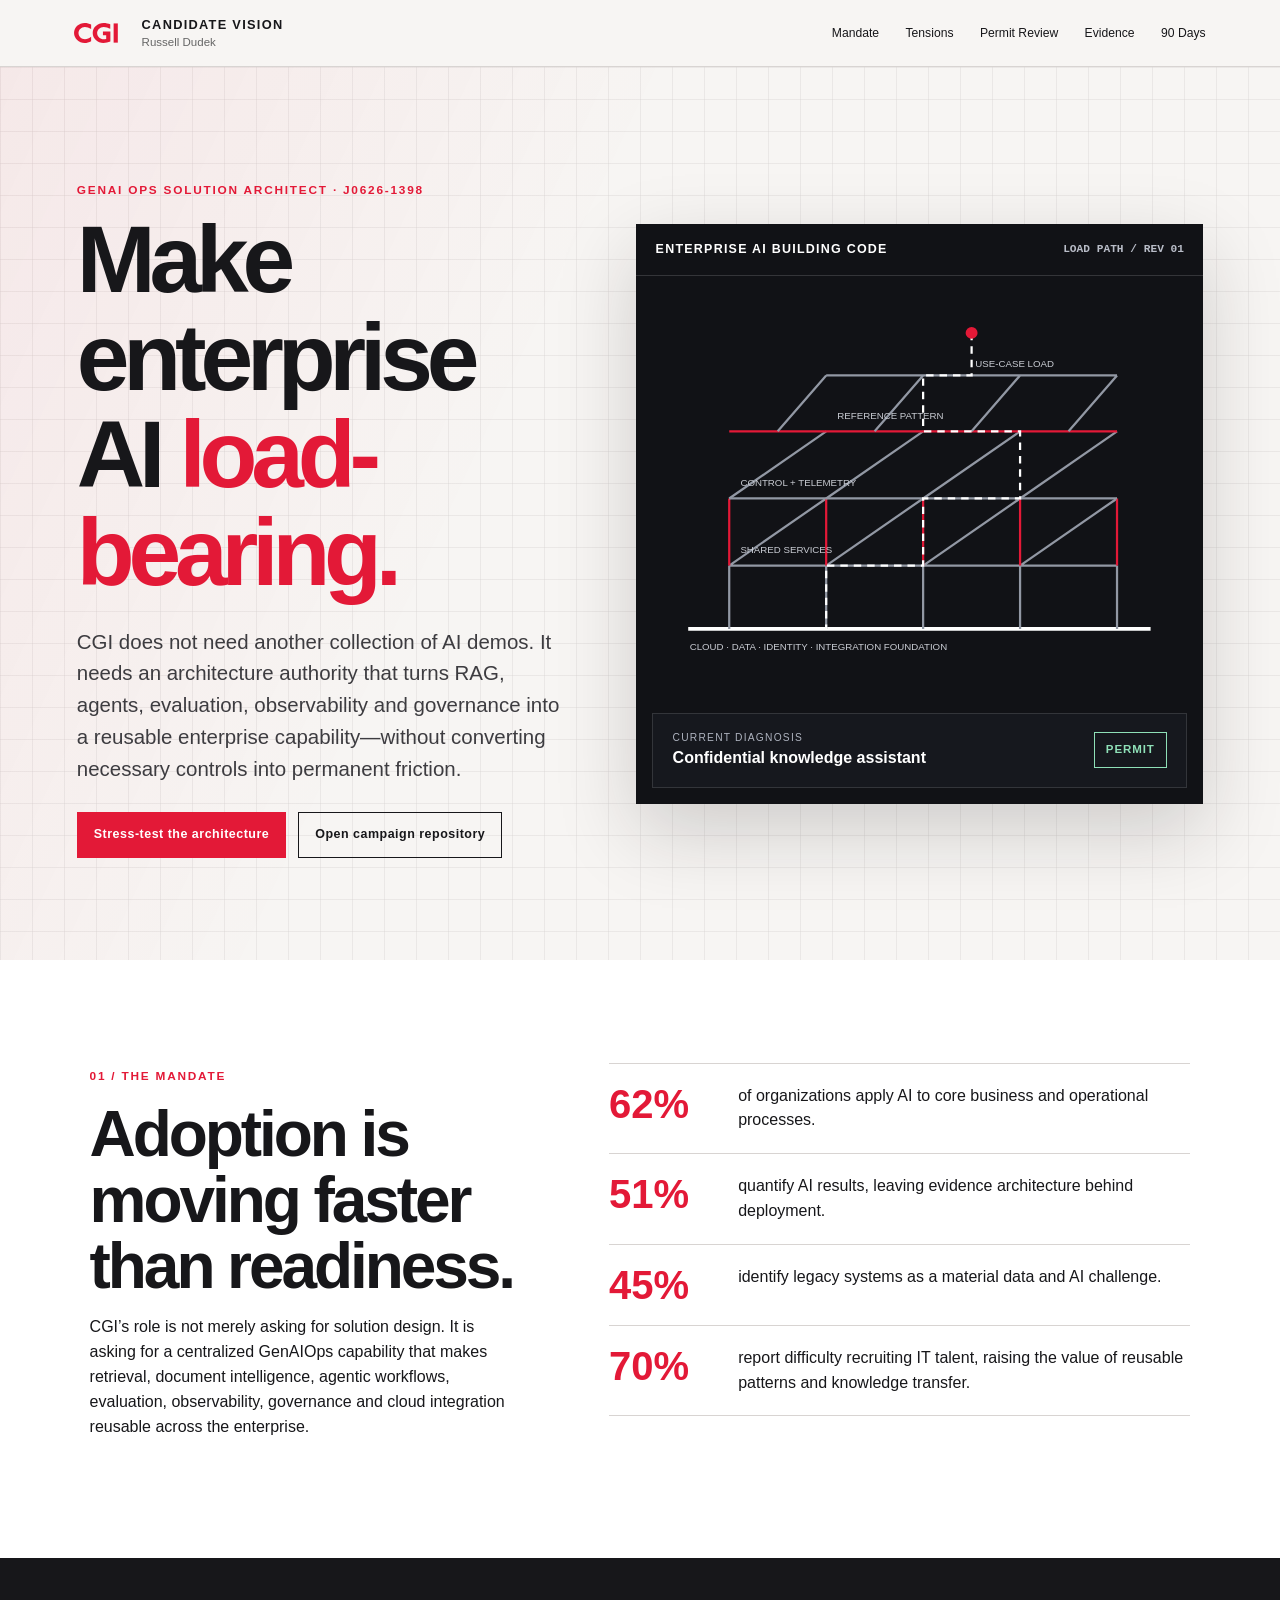
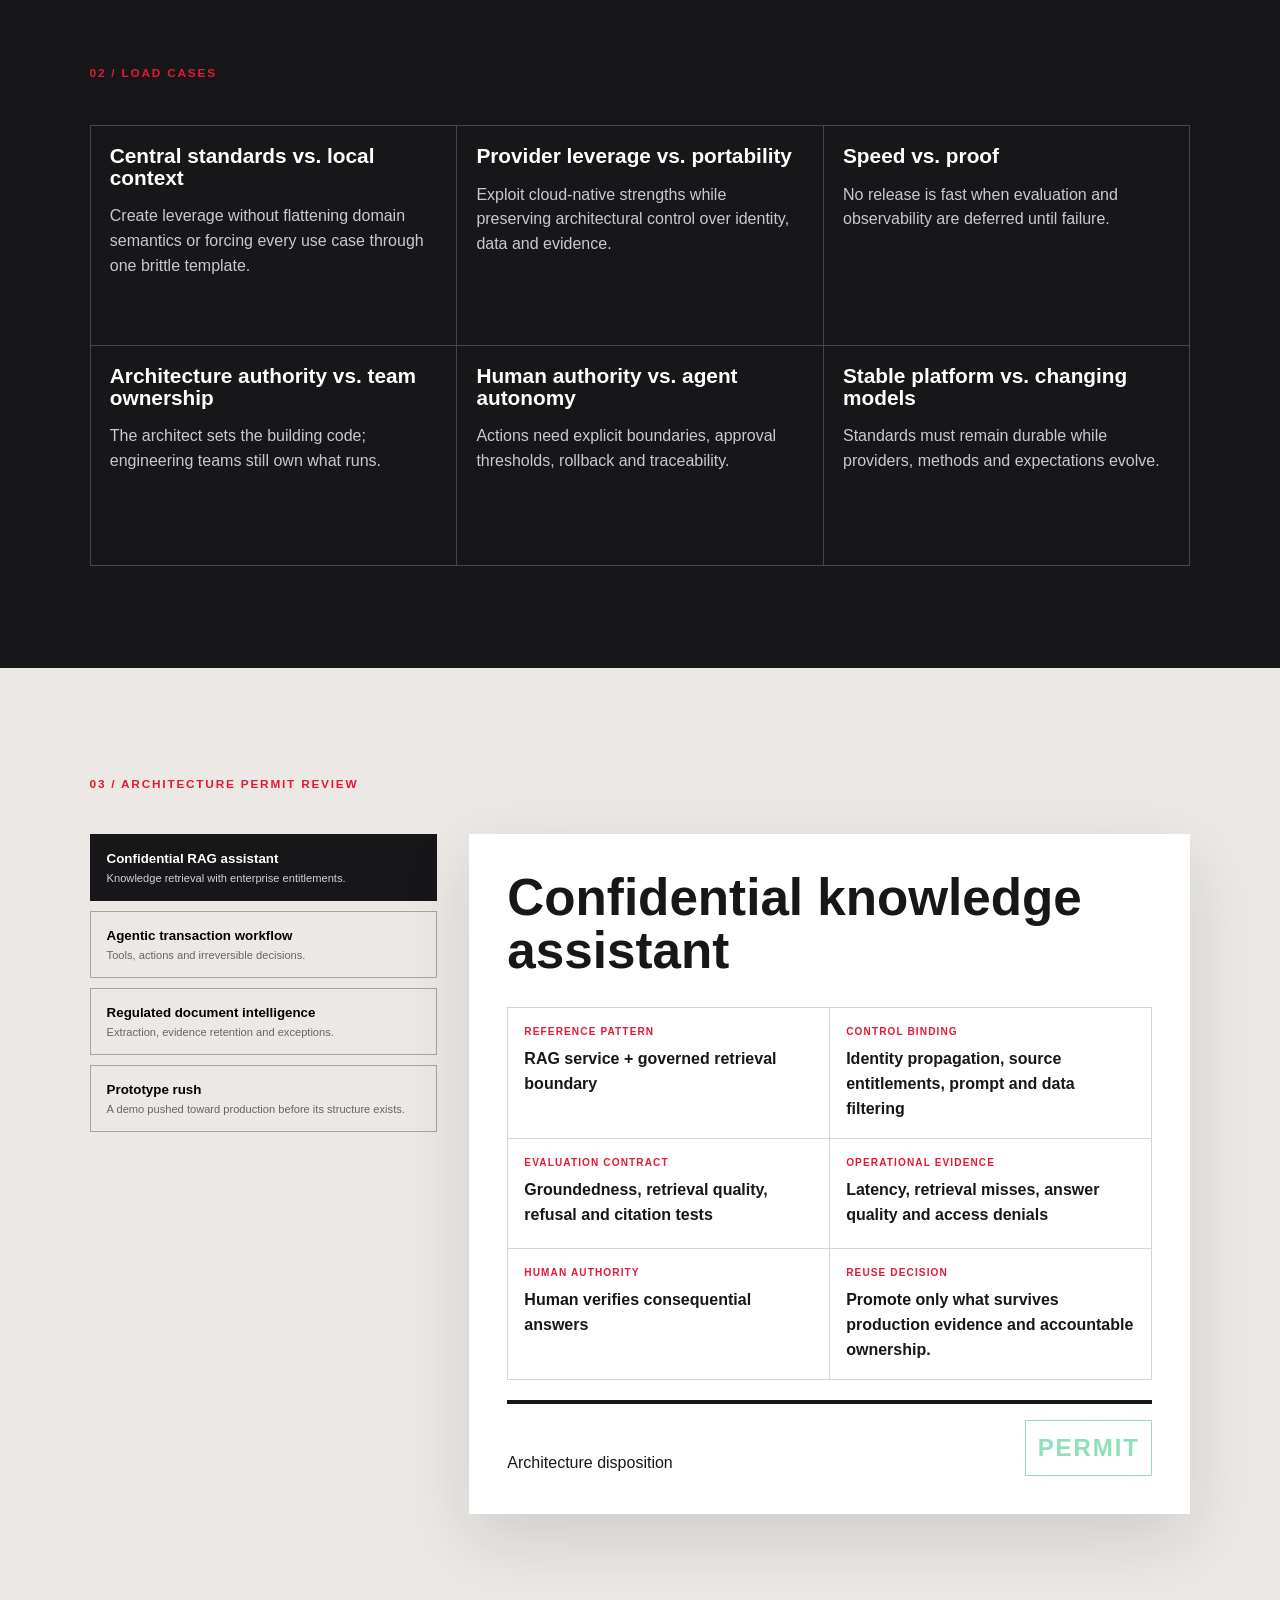
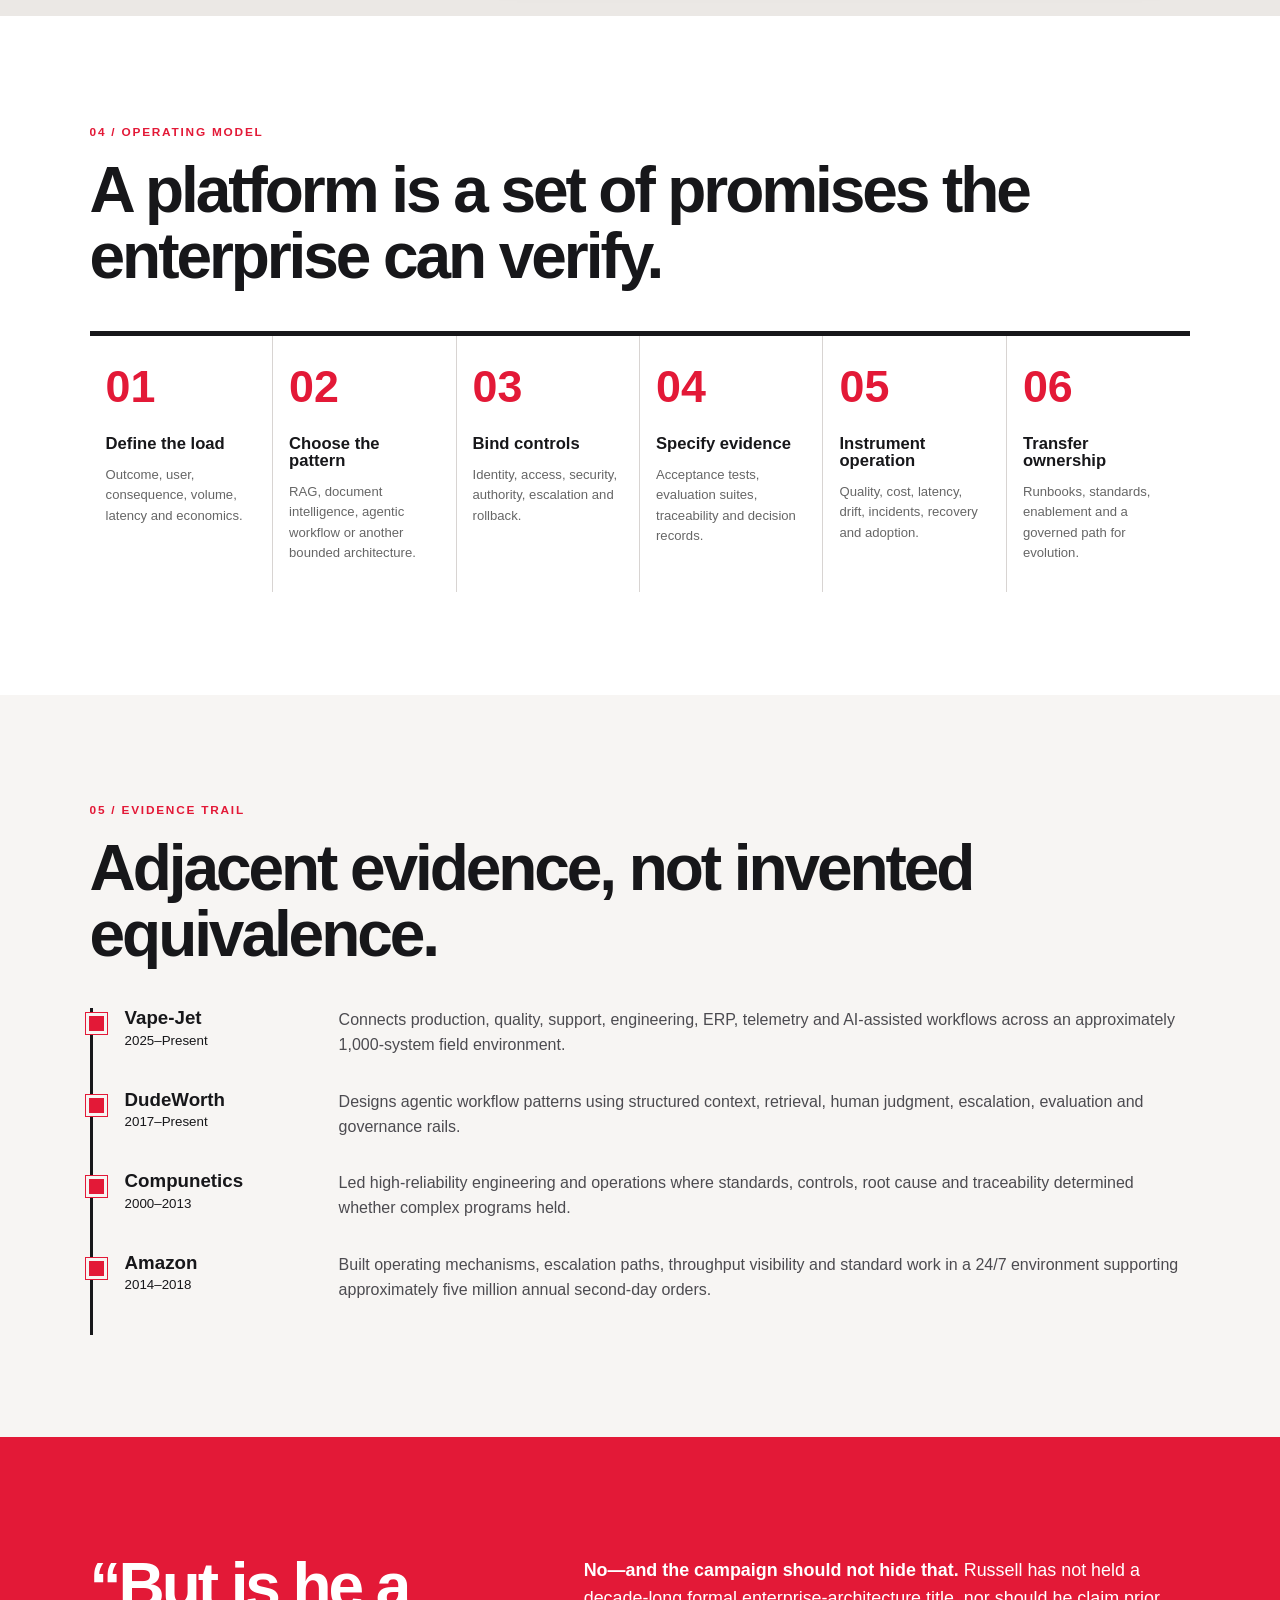
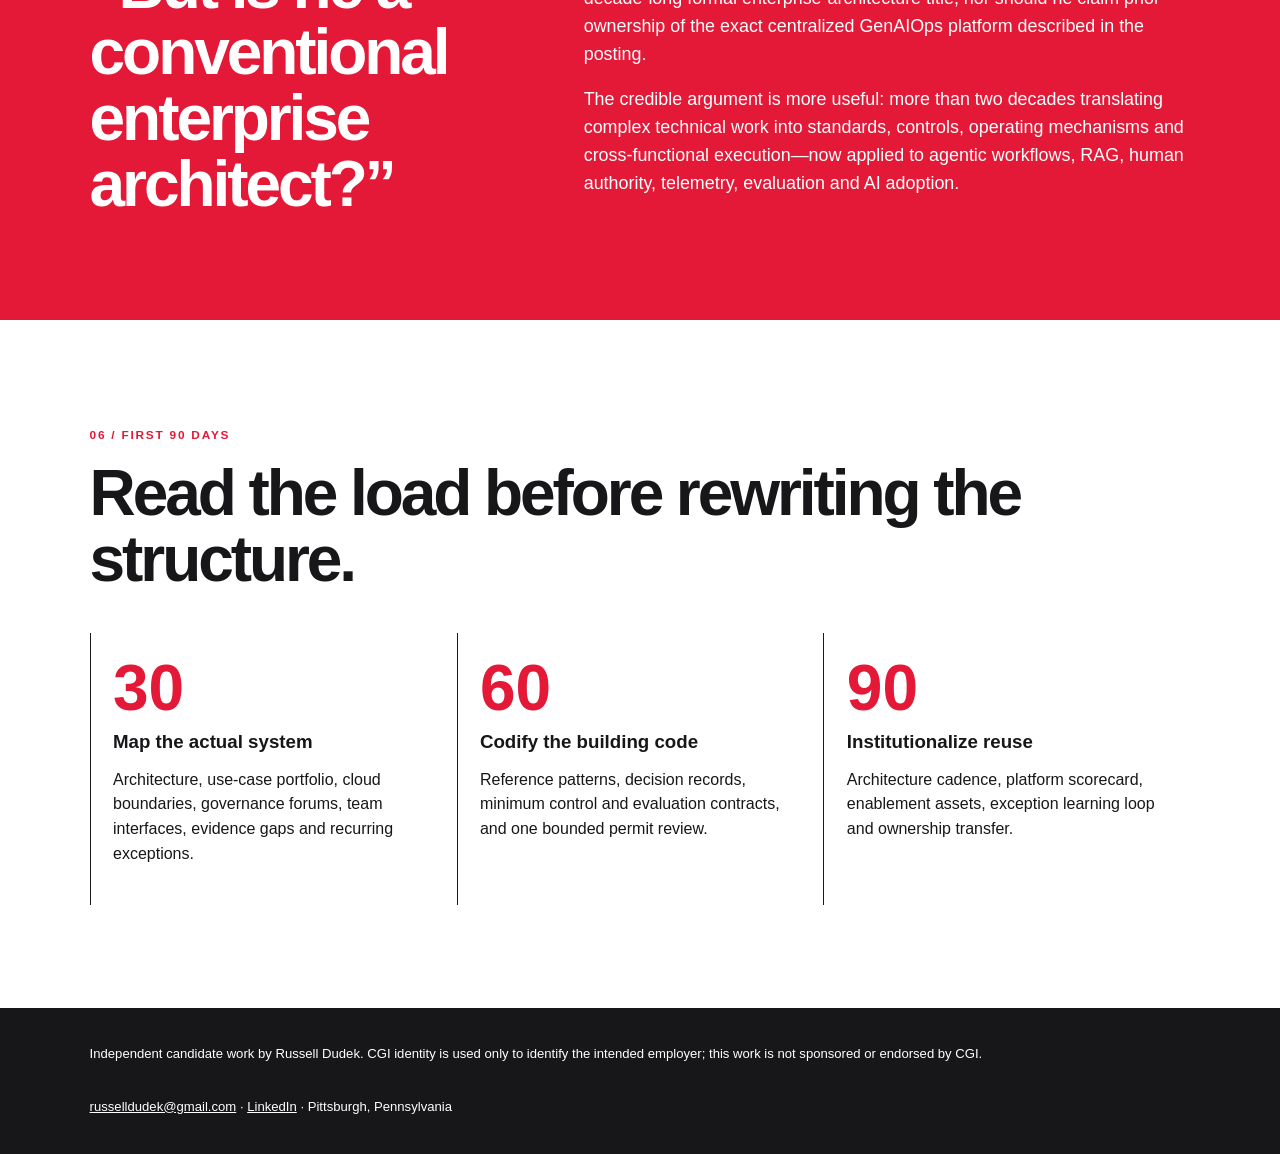
==== index.html @ 8ad1d878 "Publish CGI candidate campaign homepage" ====
<!doctype html>
<html lang="en">
<head>
<meta charset="utf-8">
<meta name="viewport" content="width=device-width,initial-scale=1">
<meta name="description" content="Independent candidate vision for CGI’s GenAI Ops Solution Architect role by Russell Dudek.">
<title>CGI GenAI Ops Solution Architect | Russell Dudek</title>
<style>
:root{--red:#e31937;--ink:#17171a;--paper:#f7f5f3;--line:#d8d4d2;--blue:#315c72;--green:#35745b;--amber:#c6872d;--hold:#a72235;--sans:Arial,Helvetica,sans-serif}*{box-sizing:border-box}html{scroll-behavior:smooth}body{margin:0;background:var(--paper);color:var(--ink);font-family:var(--sans);line-height:1.55}a{color:inherit}.skip{position:absolute;left:-9999px}.skip:focus{left:1rem;top:1rem;background:#fff;padding:.7rem 1rem;z-index:100}.site-header{position:sticky;top:0;z-index:20;display:flex;align-items:center;justify-content:space-between;gap:1rem;padding:.75rem clamp(1rem,5vw,5rem);background:rgba(247,245,243,.96);border-bottom:1px solid var(--line);backdrop-filter:blur(12px)}.brand{display:flex;align-items:center;gap:.85rem;text-decoration:none}.brand img{width:64px;height:42px;object-fit:contain}.brand span{display:grid;line-height:1.1}.brand b{font-size:.8rem;letter-spacing:.1em;text-transform:uppercase}.brand small{font-size:.72rem;color:#666;margin-top:.25rem}.nav{display:flex;gap:.35rem;flex-wrap:wrap;justify-content:flex-end}.nav a{text-decoration:none;font-size:.76rem;padding:.45rem .65rem;border-radius:999px}.nav a:hover,.nav a:focus{background:#fff;box-shadow:0 0 0 1px var(--line)}.hero{min-height:calc(100vh - 68px);display:grid;grid-template-columns:minmax(0,.92fr) minmax(440px,1.08fr);gap:clamp(2rem,6vw,7rem);align-items:center;padding:clamp(3rem,8vw,8rem) clamp(1.2rem,6vw,7rem);background:linear-gradient(115deg,rgba(227,25,55,.06),transparent 40%),linear-gradient(#d8d4d266 1px,transparent 1px),linear-gradient(90deg,#d8d4d266 1px,transparent 1px);background-size:auto,32px 32px,32px 32px}.eyebrow,.section-label{font-weight:700;font-size:.74rem;letter-spacing:.15em;text-transform:uppercase;color:var(--red)}h1,h2,h3{line-height:1.03;margin:0}h1{font-size:clamp(3.6rem,7.4vw,8rem);letter-spacing:-.065em}h1 em{font-style:normal;color:var(--red)}.lede{font-size:clamp(1.08rem,1.6vw,1.42rem);max-width:680px;color:#3d3c40;margin:1.5rem 0}.actions{display:flex;gap:.75rem;flex-wrap:wrap;margin-top:1.7rem}.button{display:inline-flex;align-items:center;justify-content:center;text-decoration:none;border:1px solid var(--ink);padding:.78rem 1rem;font-weight:700;font-size:.78rem;letter-spacing:.04em;background:transparent}.button.primary{background:var(--red);color:#fff;border-color:var(--red)}.button:hover,.button:focus{transform:translateY(-2px);box-shadow:0 10px 22px rgba(23,23,26,.12)}.frame{background:#111216;color:#fff;min-height:580px;box-shadow:0 28px 75px rgba(26,22,23,.18);position:relative;overflow:hidden}.frame-head,.frame-readout{display:flex;justify-content:space-between;align-items:center;gap:1rem;padding:1rem 1.2rem;border-bottom:1px solid #ffffff26}.frame-head strong{font-size:.78rem;letter-spacing:.1em;text-transform:uppercase}.frame-head span{font:700 .7rem ui-monospace,monospace;color:#b9bdc8}.blueprint{display:block;width:100%;height:430px}.member{stroke:#9298a4;stroke-width:3;transition:.25s}.member.control{stroke:var(--red)}.foundation{stroke:#fff;stroke-width:5}.load{stroke:#fff;stroke-width:3;stroke-dasharray:10 8;animation:flow 2.7s linear infinite}.node{fill:var(--red)}.frame.stress-eval [data-member=evaluation],.frame.stress-authority [data-member=authority],.frame.stress-observe [data-member=observability],.frame.stress-identity [data-member=identity]{stroke:#ff6c81;stroke-width:8}.frame.stress-hold .load{stroke:#ff6c81}.frame-readout{position:absolute;left:1rem;right:1rem;bottom:1rem;background:#17191fe8;border:1px solid #ffffff20}.frame-readout small{display:block;font-size:.64rem;letter-spacing:.12em;text-transform:uppercase;color:#aeb3bf}.permit{padding:.5rem .7rem;border:1px solid currentColor;color:#8fe0b8;font-weight:700;font-size:.72rem;letter-spacing:.08em}.permit.conditional{color:#ffd48a}.permit.hold{color:#ff8898}@keyframes flow{to{stroke-dashoffset:-36}}section{padding:clamp(4rem,8vw,8rem) clamp(1.2rem,7vw,8rem)}section h2{font-size:clamp(2.6rem,5vw,5.4rem);letter-spacing:-.048em;margin-top:.9rem}.pressure{background:#fff;display:grid;grid-template-columns:.85fr 1.15fr;gap:clamp(2rem,7vw,8rem)}.stats{border-top:1px solid var(--line)}.stat{display:grid;grid-template-columns:110px 1fr;gap:1.2rem;padding:1.25rem 0;border-bottom:1px solid var(--line)}.stat b{font-size:2.5rem;color:var(--red);line-height:1}.stat p{margin:0}.tensions{background:var(--ink);color:#fff}.tension-grid{display:grid;grid-template-columns:repeat(3,1fr);margin-top:2.5rem;border-top:1px solid #ffffff35;border-left:1px solid #ffffff35}.tension{min-height:220px;padding:1.2rem;border-right:1px solid #ffffff35;border-bottom:1px solid #ffffff35}.tension h3{font-size:1.3rem}.tension p{color:#c9cad0}.lab{background:#ebe8e5}.lab-shell{display:grid;grid-template-columns:.65fr 1.35fr;gap:2rem;margin-top:2.4rem}.scenario-list{display:grid;gap:.65rem;align-content:start}.scenario{padding:1rem;text-align:left;background:transparent;border:1px solid #aaa3a0;font-weight:700;cursor:pointer}.scenario small{display:block;font-weight:400;margin-top:.35rem;color:#666}.scenario[aria-pressed=true]{background:var(--ink);color:#fff;border-color:var(--ink)}.scenario[aria-pressed=true] small{color:#d2d3d8}.board{background:#fff;box-shadow:0 25px 65px rgba(26,22,23,.13);padding:clamp(1.3rem,3vw,2.5rem)}.board h3{font-size:clamp(2rem,4vw,3.5rem)}.permit-grid{display:grid;grid-template-columns:repeat(2,1fr);border-top:1px solid var(--line);border-left:1px solid var(--line);margin-top:1.8rem}.field{padding:1rem;border-right:1px solid var(--line);border-bottom:1px solid var(--line);min-height:110px}.field small{display:block;color:var(--red);font-size:.63rem;font-weight:700;letter-spacing:.11em;text-transform:uppercase;margin-bottom:.5rem}.decision{display:flex;justify-content:space-between;gap:1rem;align-items:end;margin-top:1.3rem;padding-top:1rem;border-top:4px solid var(--ink)}.decision b{font-size:1.5rem}.model{background:#fff}.articles{display:grid;grid-template-columns:repeat(6,1fr);border-top:5px solid var(--ink);margin-top:2.6rem}.article{padding:1rem;border-right:1px solid var(--line);min-height:230px}.article:last-child{border-right:0}.article b{font-size:2.8rem;color:var(--red)}.article h3{margin:.8rem 0;font-size:1.04rem}.article p{font-size:.82rem;color:#666}.evidence-rail{margin-top:2.5rem;border-left:3px solid var(--ink);padding-left:2rem}.evidence-item{display:grid;grid-template-columns:190px 1fr;gap:1.5rem;padding:0 0 2rem;position:relative}.evidence-item:before{content:"";position:absolute;left:-2.42rem;top:.3rem;width:15px;height:15px;background:var(--red);border:3px solid var(--paper);box-shadow:0 0 0 1px var(--red)}.evidence-item p{margin:0;color:#4c4b50}.objection{background:var(--red);color:#fff;display:grid;grid-template-columns:.8fr 1.2fr;gap:clamp(2rem,7vw,8rem)}.objection p{font-size:1.12rem}.entry{background:#fff}.entry-grid{display:grid;grid-template-columns:repeat(3,1fr);margin-top:2.5rem}.phase{padding:1.4rem;border-left:1px solid var(--ink);min-height:260px}.phase b{font-size:4rem;color:var(--red);line-height:1}.phase h3{margin:.8rem 0}.footer{background:var(--ink);color:#fff;padding:2.3rem clamp(1.2rem,7vw,8rem);display:flex;justify-content:space-between;gap:2rem;flex-wrap:wrap;font-size:.82rem}.footer p{margin:0}.footer a{color:#fff}@media(max-width:980px){.nav{display:none}.hero{grid-template-columns:1fr}.frame{min-height:540px}.pressure,.lab-shell,.objection{grid-template-columns:1fr}.tension-grid{grid-template-columns:repeat(2,1fr)}.articles{grid-template-columns:repeat(3,1fr)}}@media(max-width:620px){h1{font-size:3.5rem}.blueprint{height:360px}.frame{min-height:480px}.frame-readout{align-items:flex-start;flex-direction:column}.tension-grid,.articles,.permit-grid,.entry-grid{grid-template-columns:1fr}.stat{grid-template-columns:80px 1fr}.stat b{font-size:2rem}.evidence-item{grid-template-columns:1fr;gap:.4rem}.site-header{padding:.65rem 1rem}.brand img{width:52px}}@media(prefers-reduced-motion:reduce){html{scroll-behavior:auto}.load{animation:none}.button{transition:none}}
</style>
</head>
<body>
<a class="skip" href="#main">Skip to content</a>
<header class="site-header"><a class="brand" href="#top"><img src="assets/brand/cgi-logo.svg" alt="CGI"><span><b>Candidate vision</b><small>Russell Dudek</small></span></a><nav class="nav" aria-label="Page navigation"><a href="#mandate">Mandate</a><a href="#tensions">Tensions</a><a href="#permit-lab">Permit Review</a><a href="#evidence">Evidence</a><a href="#entry">90 Days</a></nav></header>
<main id="main">
<section class="hero" id="top"><div><p class="eyebrow">GenAI Ops Solution Architect · J0626-1398</p><h1>Make enterprise AI <em>load-bearing.</em></h1><p class="lede">CGI does not need another collection of AI demos. It needs an architecture authority that turns RAG, agents, evaluation, observability and governance into a reusable enterprise capability—without converting necessary controls into permanent friction.</p><div class="actions"><a class="button primary" href="#permit-lab">Stress-test the architecture</a><a class="button" href="https://github.com/russelldudek/cgi">Open campaign repository</a></div></div><div class="frame" aria-label="Enterprise AI Building Code structural diagram"><div class="frame-head"><strong>Enterprise AI Building Code</strong><span>LOAD PATH / REV 01</span></div><svg class="blueprint" viewBox="0 0 760 500" role="img" aria-labelledby="diagram-title"><title id="diagram-title">Load-bearing enterprise GenAI architecture</title><g fill="none"><path class="member foundation" d="M70 435H690"/><path class="member" data-member="identity" d="M125 435V350M255 435V350M385 435V350M515 435V350M645 435V350"/><path class="member" d="M125 350H645M125 350L255 260M255 350L385 260M385 350L515 260M515 350L645 260"/><path class="member control" data-member="authority" d="M125 350L125 260M255 350L255 260M385 350L385 260M515 350L515 260M645 350L645 260"/><path class="member" data-member="observability" d="M125 260H645"/><path class="member" d="M125 260L255 170M255 260L385 170M385 260L515 170M515 260L645 170"/><path class="member control" data-member="evaluation" d="M125 170H645"/><path class="member" d="M190 170L255 95M320 170L385 95M450 170L515 95M580 170L645 95M255 95H645"/><path class="load" d="M450 38V95H385V170H515V260H385V350H255V435"/></g><g font-family="Arial" font-size="13" fill="#c9ccd3"><text x="72" y="463">CLOUD · DATA · IDENTITY · INTEGRATION FOUNDATION</text><text x="140" y="333">SHARED SERVICES</text><text x="140" y="243">CONTROL + TELEMETRY</text><text x="270" y="153">REFERENCE PATTERN</text><text x="455" y="84">USE-CASE LOAD</text></g><circle class="node" cx="450" cy="38" r="8"/></svg><div class="frame-readout"><div><small>Current diagnosis</small><b data-field="title">Confidential knowledge assistant</b></div><span class="permit" data-decision>PERMIT</span></div></div></section>
<section class="pressure" id="mandate"><div><span class="section-label">01 / THE MANDATE</span><h2>Adoption is moving faster than readiness.</h2><p>CGI’s role is not merely asking for solution design. It is asking for a centralized GenAIOps capability that makes retrieval, document intelligence, agentic workflows, evaluation, observability, governance and cloud integration reusable across the enterprise.</p></div><div class="stats"><div class="stat"><b>62%</b><p>of organizations apply AI to core business and operational processes.</p></div><div class="stat"><b>51%</b><p>quantify AI results, leaving evidence architecture behind deployment.</p></div><div class="stat"><b>45%</b><p>identify legacy systems as a material data and AI challenge.</p></div><div class="stat"><b>70%</b><p>report difficulty recruiting IT talent, raising the value of reusable patterns and knowledge transfer.</p></div></div></section>
<section class="tensions" id="tensions"><span class="section-label">02 / LOAD CASES</span><div class="tension-grid"><article class="tension"><h3>Central standards vs. local context</h3><p>Create leverage without flattening domain semantics or forcing every use case through one brittle template.</p></article><article class="tension"><h3>Provider leverage vs. portability</h3><p>Exploit cloud-native strengths while preserving architectural control over identity, data and evidence.</p></article><article class="tension"><h3>Speed vs. proof</h3><p>No release is fast when evaluation and observability are deferred until failure.</p></article><article class="tension"><h3>Architecture authority vs. team ownership</h3><p>The architect sets the building code; engineering teams still own what runs.</p></article><article class="tension"><h3>Human authority vs. agent autonomy</h3><p>Actions need explicit boundaries, approval thresholds, rollback and traceability.</p></article><article class="tension"><h3>Stable platform vs. changing models</h3><p>Standards must remain durable while providers, methods and expectations evolve.</p></article></div></section>
<section class="lab" id="permit-lab"><span class="section-label">03 / ARCHITECTURE PERMIT REVIEW</span><div class="lab-shell"><div class="scenario-list"><button class="scenario" data-scenario="rag" aria-pressed="true">Confidential RAG assistant<small>Knowledge retrieval with enterprise entitlements.</small></button><button class="scenario" data-scenario="agent" aria-pressed="false">Agentic transaction workflow<small>Tools, actions and irreversible decisions.</small></button><button class="scenario" data-scenario="doc" aria-pressed="false">Regulated document intelligence<small>Extraction, evidence retention and exceptions.</small></button><button class="scenario" data-scenario="rush" aria-pressed="false">Prototype rush<small>A demo pushed toward production before its structure exists.</small></button></div><div class="board"><h3 data-field="title">Confidential knowledge assistant</h3><div class="permit-grid"><div class="field"><small>Reference pattern</small><strong data-field="pattern"></strong></div><div class="field"><small>Control binding</small><strong data-field="controls"></strong></div><div class="field"><small>Evaluation contract</small><strong data-field="evaluation"></strong></div><div class="field"><small>Operational evidence</small><strong data-field="observability"></strong></div><div class="field"><small>Human authority</small><strong data-field="authority"></strong></div><div class="field"><small>Reuse decision</small><strong>Promote only what survives production evidence and accountable ownership.</strong></div></div><div class="decision"><span>Architecture disposition</span><b data-decision>PERMIT</b></div></div></div></section>
<section class="model"><span class="section-label">04 / OPERATING MODEL</span><h2>A platform is a set of promises the enterprise can verify.</h2><div class="articles"><article class="article"><b>01</b><h3>Define the load</h3><p>Outcome, user, consequence, volume, latency and economics.</p></article><article class="article"><b>02</b><h3>Choose the pattern</h3><p>RAG, document intelligence, agentic workflow or another bounded architecture.</p></article><article class="article"><b>03</b><h3>Bind controls</h3><p>Identity, access, security, authority, escalation and rollback.</p></article><article class="article"><b>04</b><h3>Specify evidence</h3><p>Acceptance tests, evaluation suites, traceability and decision records.</p></article><article class="article"><b>05</b><h3>Instrument operation</h3><p>Quality, cost, latency, drift, incidents, recovery and adoption.</p></article><article class="article"><b>06</b><h3>Transfer ownership</h3><p>Runbooks, standards, enablement and a governed path for evolution.</p></article></div></section>
<section id="evidence"><span class="section-label">05 / EVIDENCE TRAIL</span><h2>Adjacent evidence, not invented equivalence.</h2><div class="evidence-rail"><article class="evidence-item"><div><h3>Vape-Jet</h3><small>2025–Present</small></div><p>Connects production, quality, support, engineering, ERP, telemetry and AI-assisted workflows across an approximately 1,000-system field environment.</p></article><article class="evidence-item"><div><h3>DudeWorth</h3><small>2017–Present</small></div><p>Designs agentic workflow patterns using structured context, retrieval, human judgment, escalation, evaluation and governance rails.</p></article><article class="evidence-item"><div><h3>Compunetics</h3><small>2000–2013</small></div><p>Led high-reliability engineering and operations where standards, controls, root cause and traceability determined whether complex programs held.</p></article><article class="evidence-item"><div><h3>Amazon</h3><small>2014–2018</small></div><p>Built operating mechanisms, escalation paths, throughput visibility and standard work in a 24/7 environment supporting approximately five million annual second-day orders.</p></article></div></section>
<section class="objection"><h2>“But is he a conventional enterprise architect?”</h2><div><p><strong>No—and the campaign should not hide that.</strong> Russell has not held a decade-long formal enterprise-architecture title, nor should he claim prior ownership of the exact centralized GenAIOps platform described in the posting.</p><p>The credible argument is more useful: more than two decades translating complex technical work into standards, controls, operating mechanisms and cross-functional execution—now applied to agentic workflows, RAG, human authority, telemetry, evaluation and AI adoption.</p></div></section>
<section class="entry" id="entry"><span class="section-label">06 / FIRST 90 DAYS</span><h2>Read the load before rewriting the structure.</h2><div class="entry-grid"><article class="phase"><b>30</b><h3>Map the actual system</h3><p>Architecture, use-case portfolio, cloud boundaries, governance forums, team interfaces, evidence gaps and recurring exceptions.</p></article><article class="phase"><b>60</b><h3>Codify the building code</h3><p>Reference patterns, decision records, minimum control and evaluation contracts, and one bounded permit review.</p></article><article class="phase"><b>90</b><h3>Institutionalize reuse</h3><p>Architecture cadence, platform scorecard, enablement assets, exception learning loop and ownership transfer.</p></article></div></section>
</main>
<footer class="footer"><p>Independent candidate work by Russell Dudek. CGI identity is used only to identify the intended employer; this work is not sponsored or endorsed by CGI.</p><p><a href="mailto:russelldudek@gmail.com">russelldudek@gmail.com</a> · <a href="https://www.linkedin.com/in/russelldudek">LinkedIn</a> · Pittsburgh, Pennsylvania</p></footer>
<script>
const scenarios={rag:{title:"Confidential knowledge assistant",pattern:"RAG service + governed retrieval boundary",controls:"Identity propagation, source entitlements, prompt and data filtering",evaluation:"Groundedness, retrieval quality, refusal and citation tests",observability:"Latency, retrieval misses, answer quality and access denials",authority:"Human verifies consequential answers",decision:"PERMIT",stress:""},agent:{title:"Agentic transaction workflow",pattern:"Tool-using agent behind an explicit action gateway",controls:"Least privilege, approval thresholds, idempotency and rollback",evaluation:"Task success, policy conformance, tool misuse and recovery tests",observability:"Every plan, tool call, approval, state change and rollback",authority:"Human approves irreversible or material actions",decision:"CONDITIONAL",stress:"stress-authority"},doc:{title:"Regulated document intelligence",pattern:"Document ingestion, extraction and evidence-retention pipeline",controls:"Data lineage, retention, redaction and record of decision",evaluation:"Extraction accuracy, exception recall and drift by document class",observability:"Version, confidence, exception and reviewer outcomes",authority:"Human owns low-confidence and regulated exceptions",decision:"PERMIT",stress:"stress-eval"},rush:{title:"Prototype rushed toward production",pattern:"No stable reference pattern selected",controls:"Unresolved identity, data and exception boundaries",evaluation:"No agreed acceptance suite or regression baseline",observability:"Demo telemetry only; production evidence absent",authority:"Ownership and stop authority unclear",decision:"HOLD",stress:"stress-hold stress-identity stress-observe"}};
function setScenario(key){const s=scenarios[key];document.querySelectorAll('.scenario').forEach(b=>b.setAttribute('aria-pressed',String(b.dataset.scenario===key)));['title','pattern','controls','evaluation','observability','authority'].forEach(f=>document.querySelectorAll(`[data-field="${f}"]`).forEach(e=>e.textContent=s[f]));document.querySelectorAll('.frame').forEach(e=>e.className=`frame ${s.stress}`.trim());document.querySelectorAll('[data-decision]').forEach(e=>{e.textContent=s.decision;e.className=`permit ${s.decision==='CONDITIONAL'?'conditional':s.decision==='HOLD'?'hold':''}`.trim()})}document.querySelectorAll('.scenario').forEach(b=>b.addEventListener('click',()=>setScenario(b.dataset.scenario)));setScenario('rag');
</script>
</body>
</html>
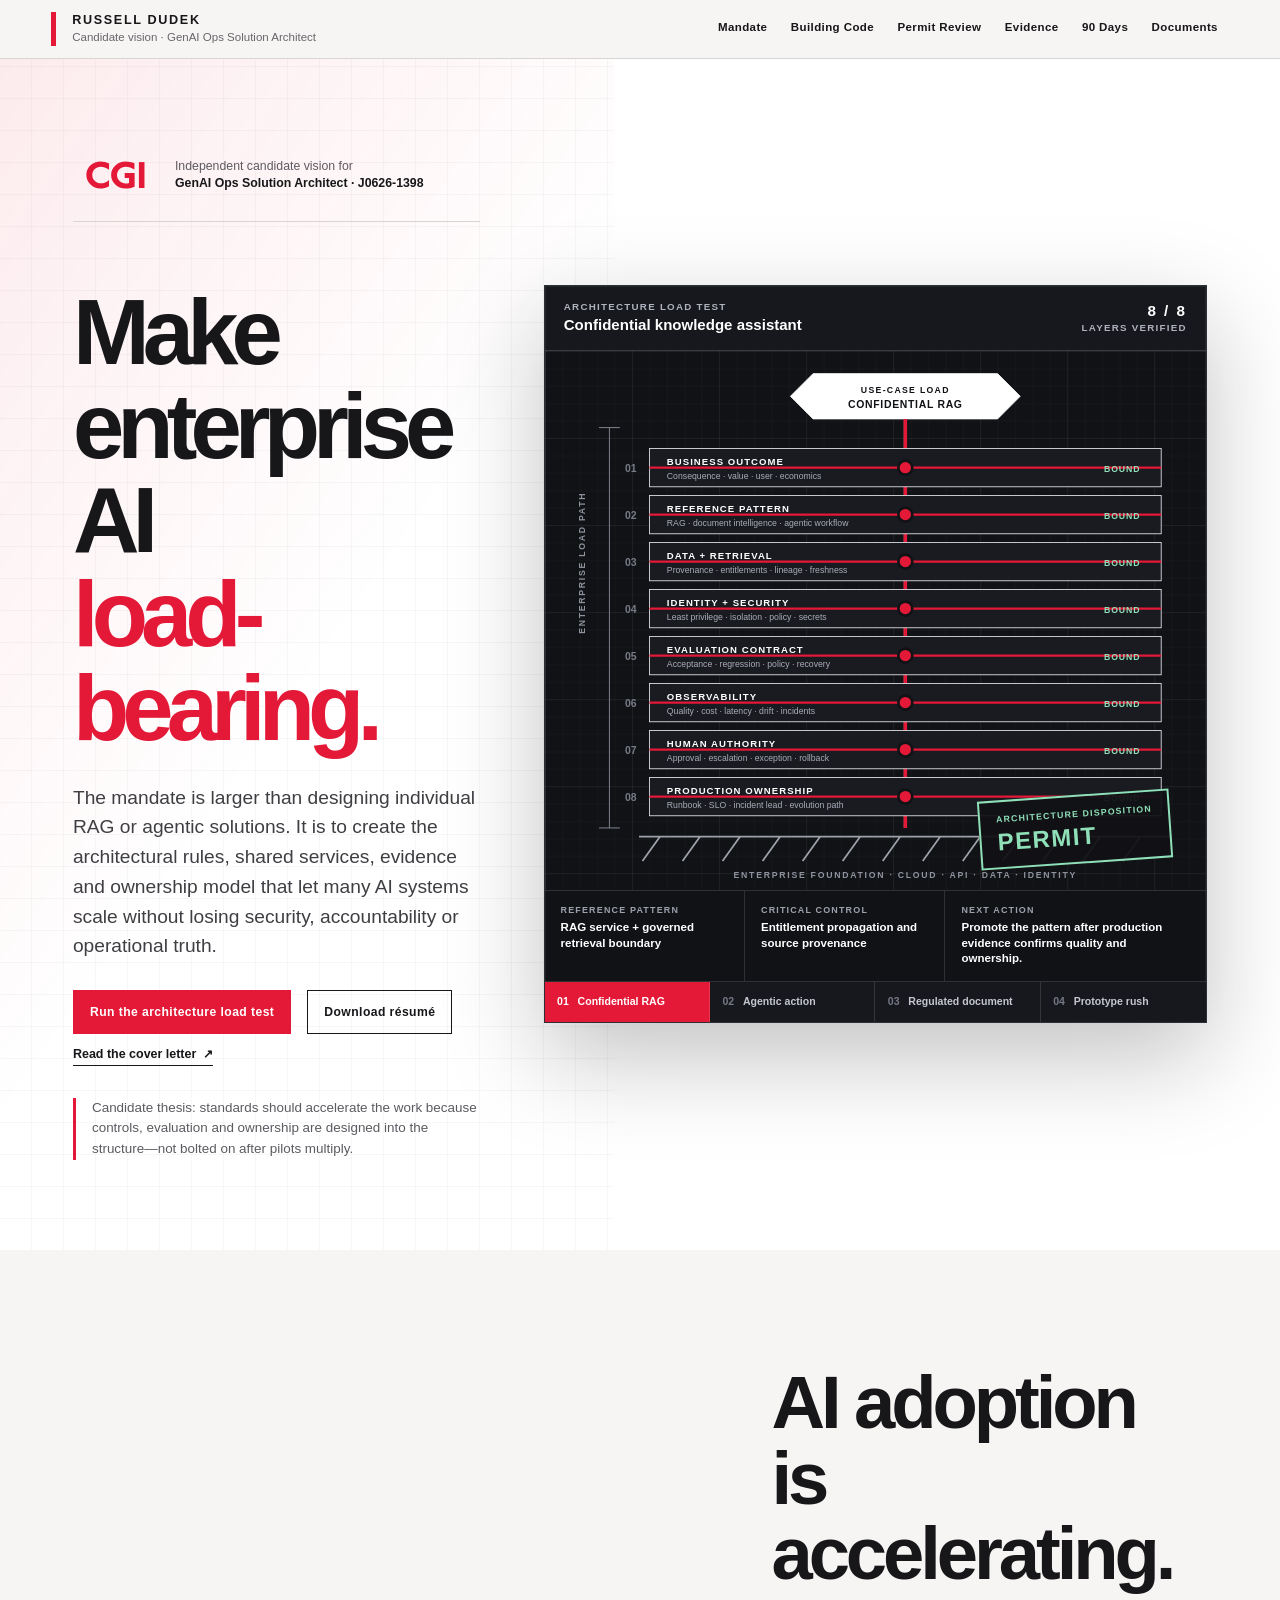
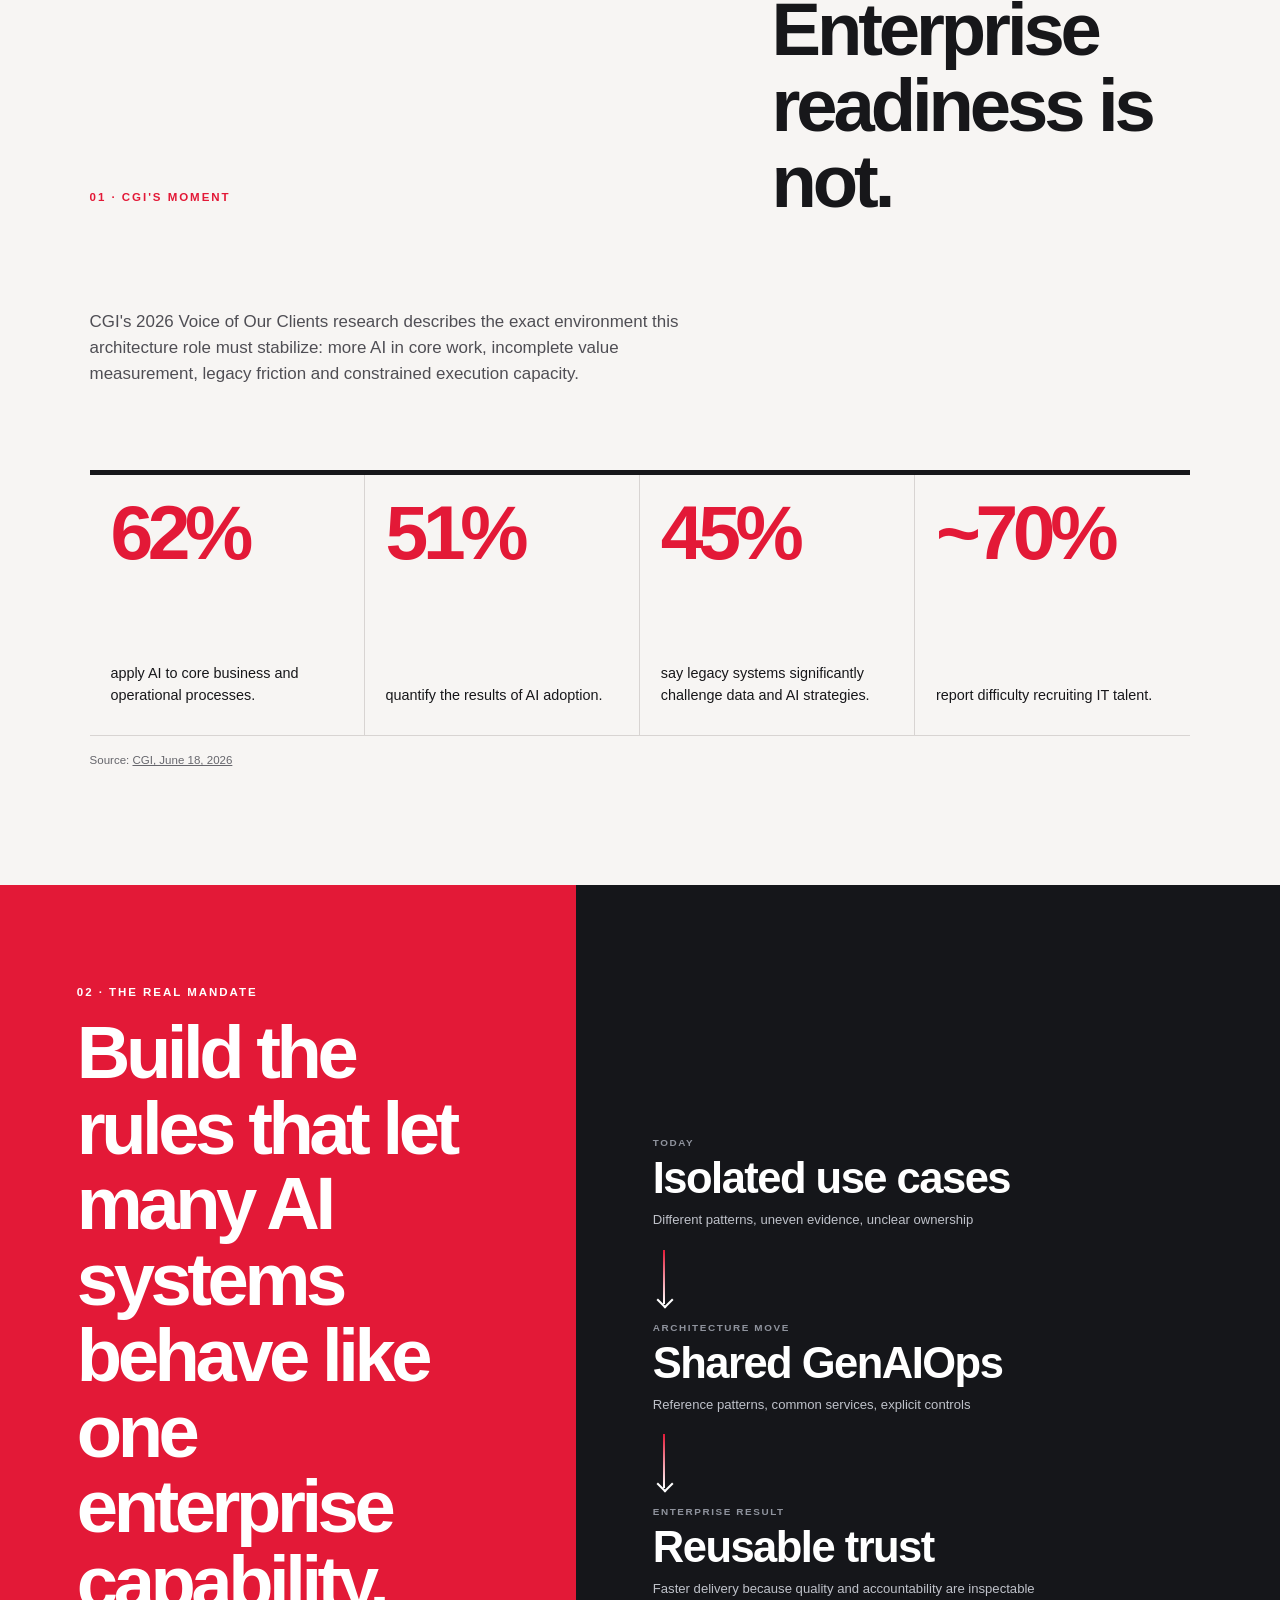
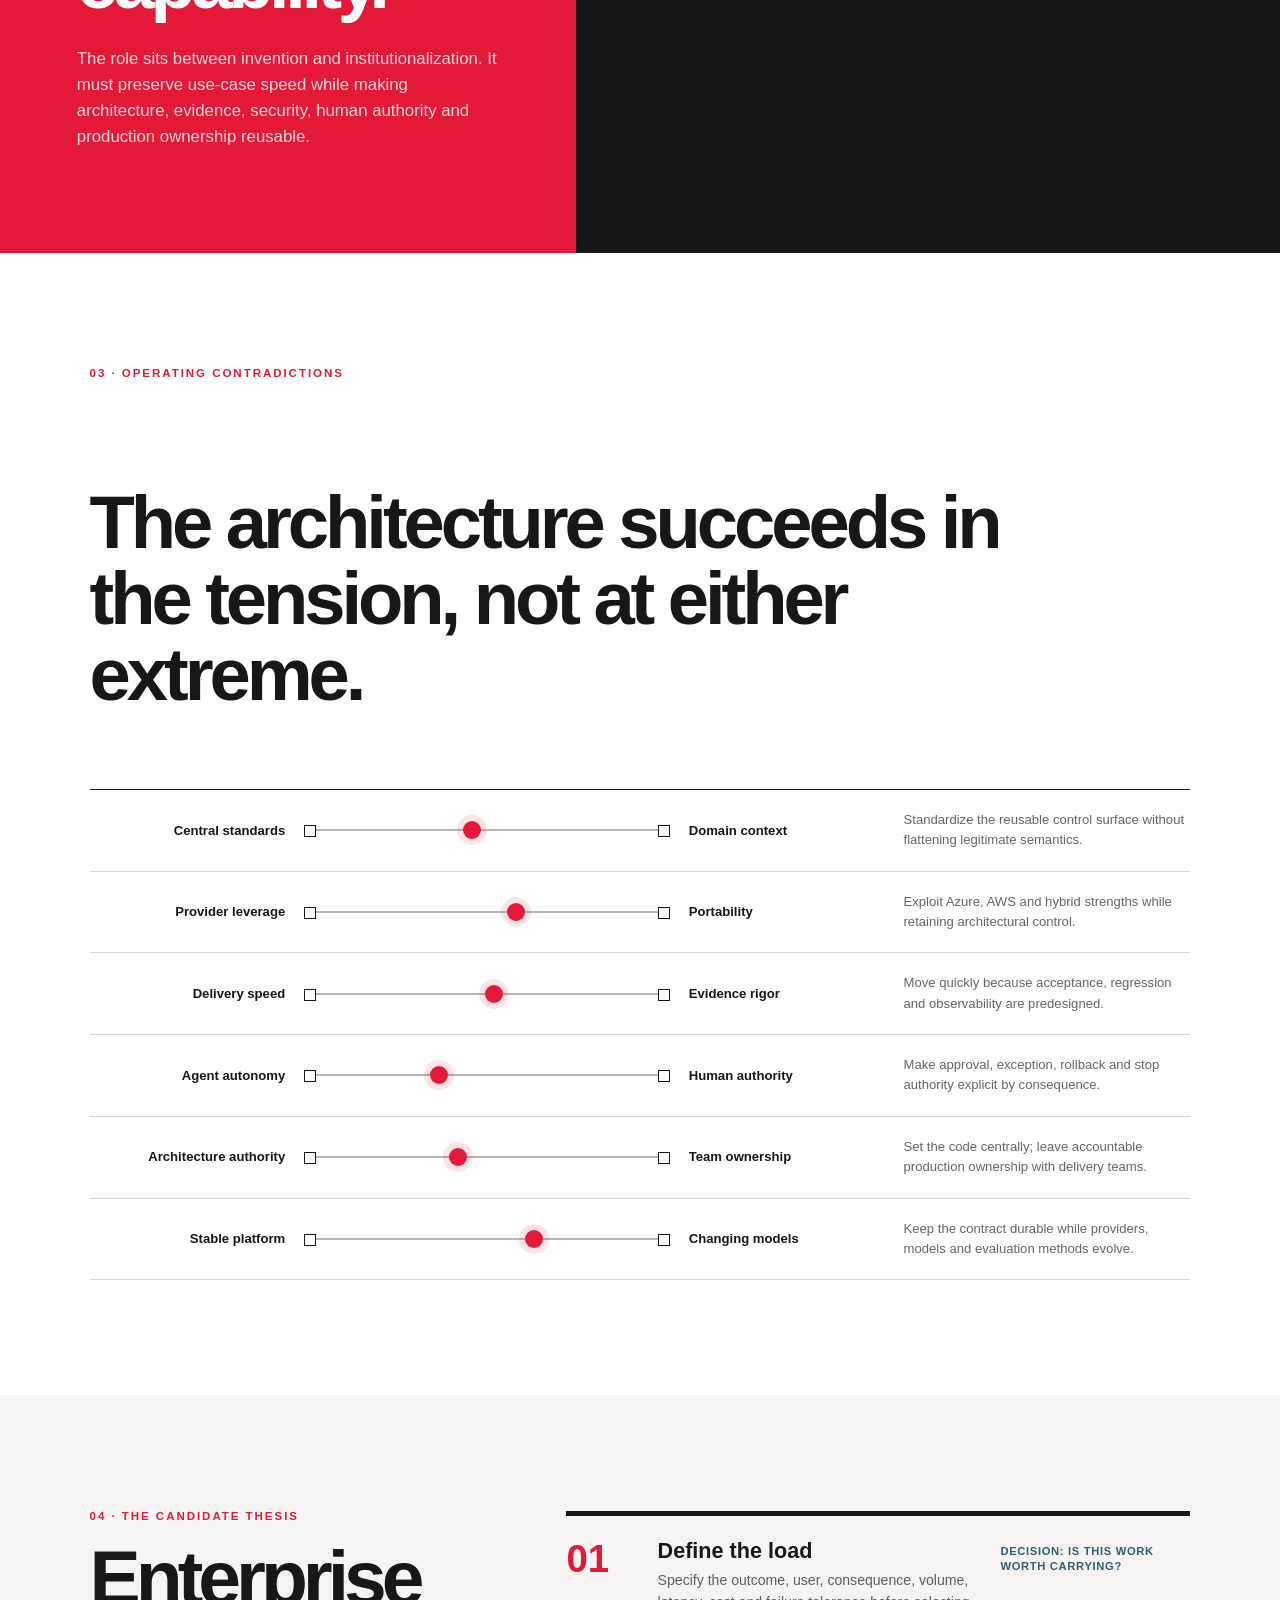
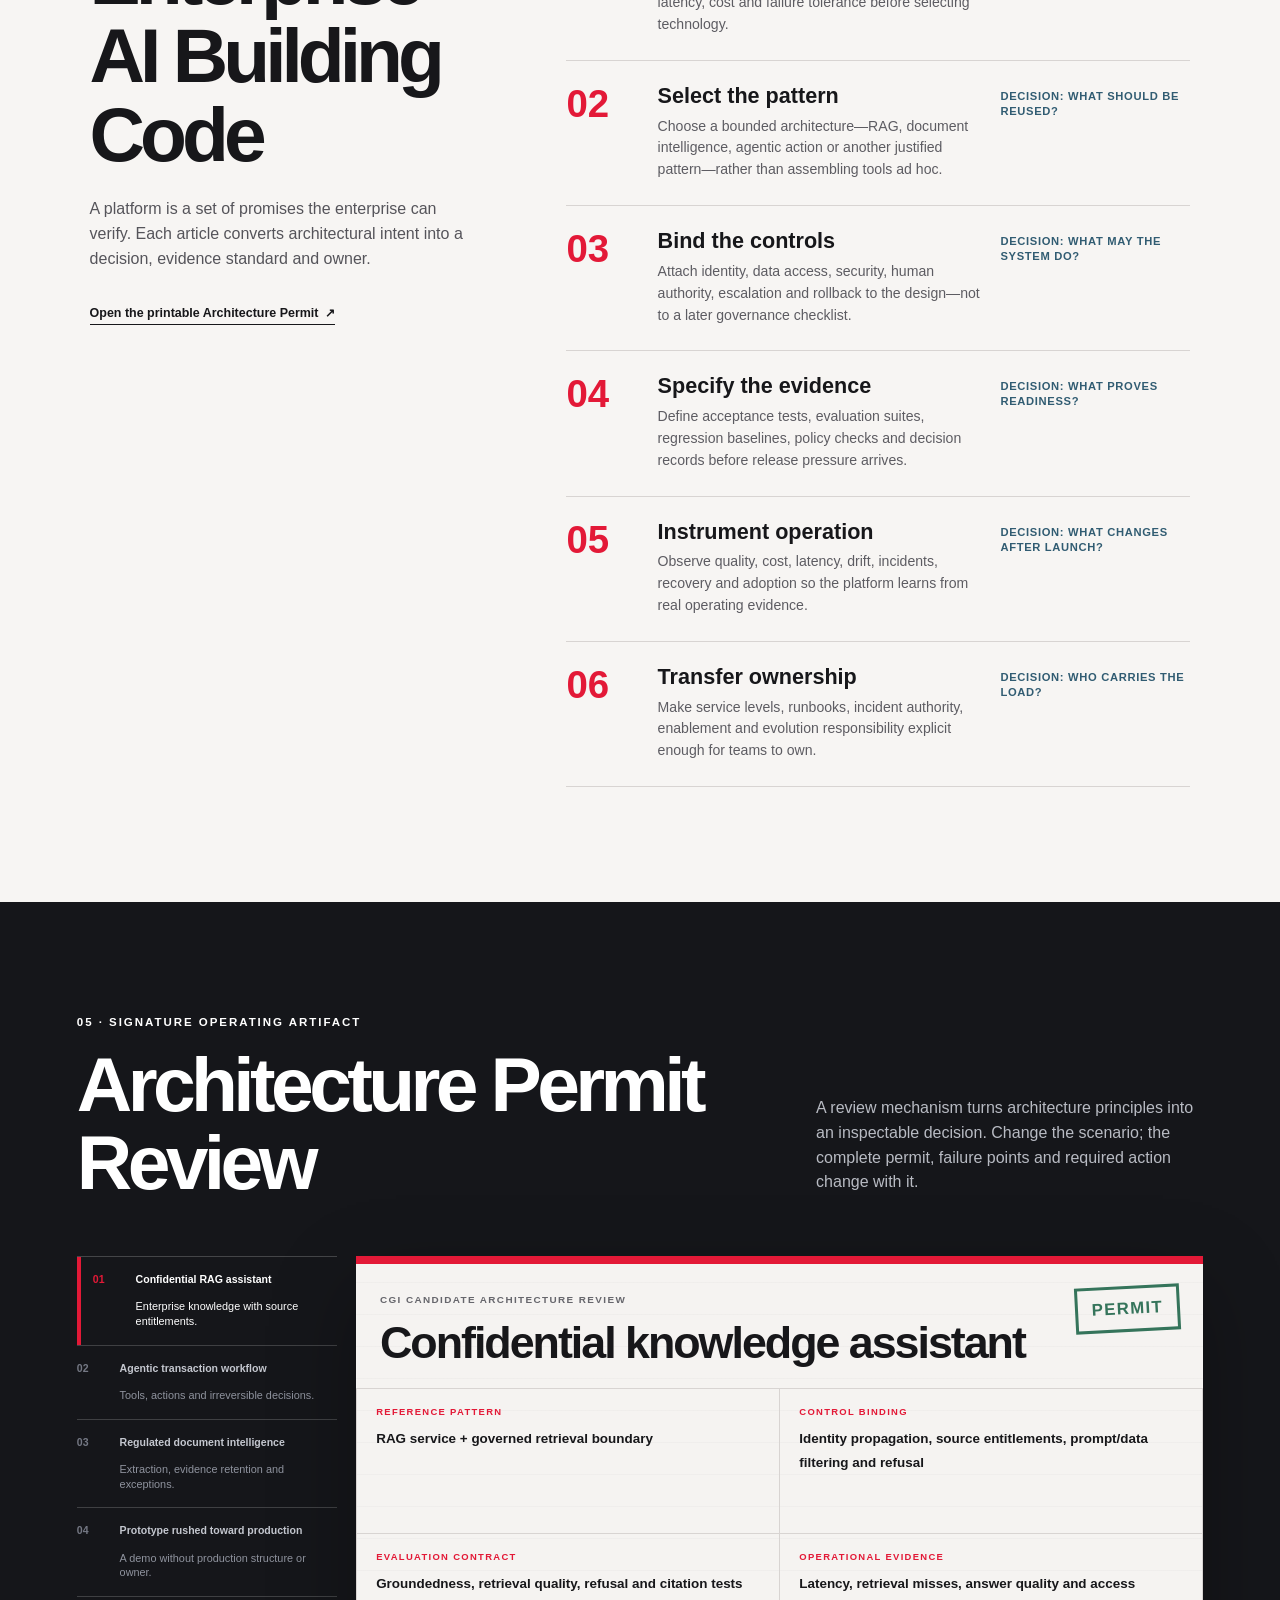
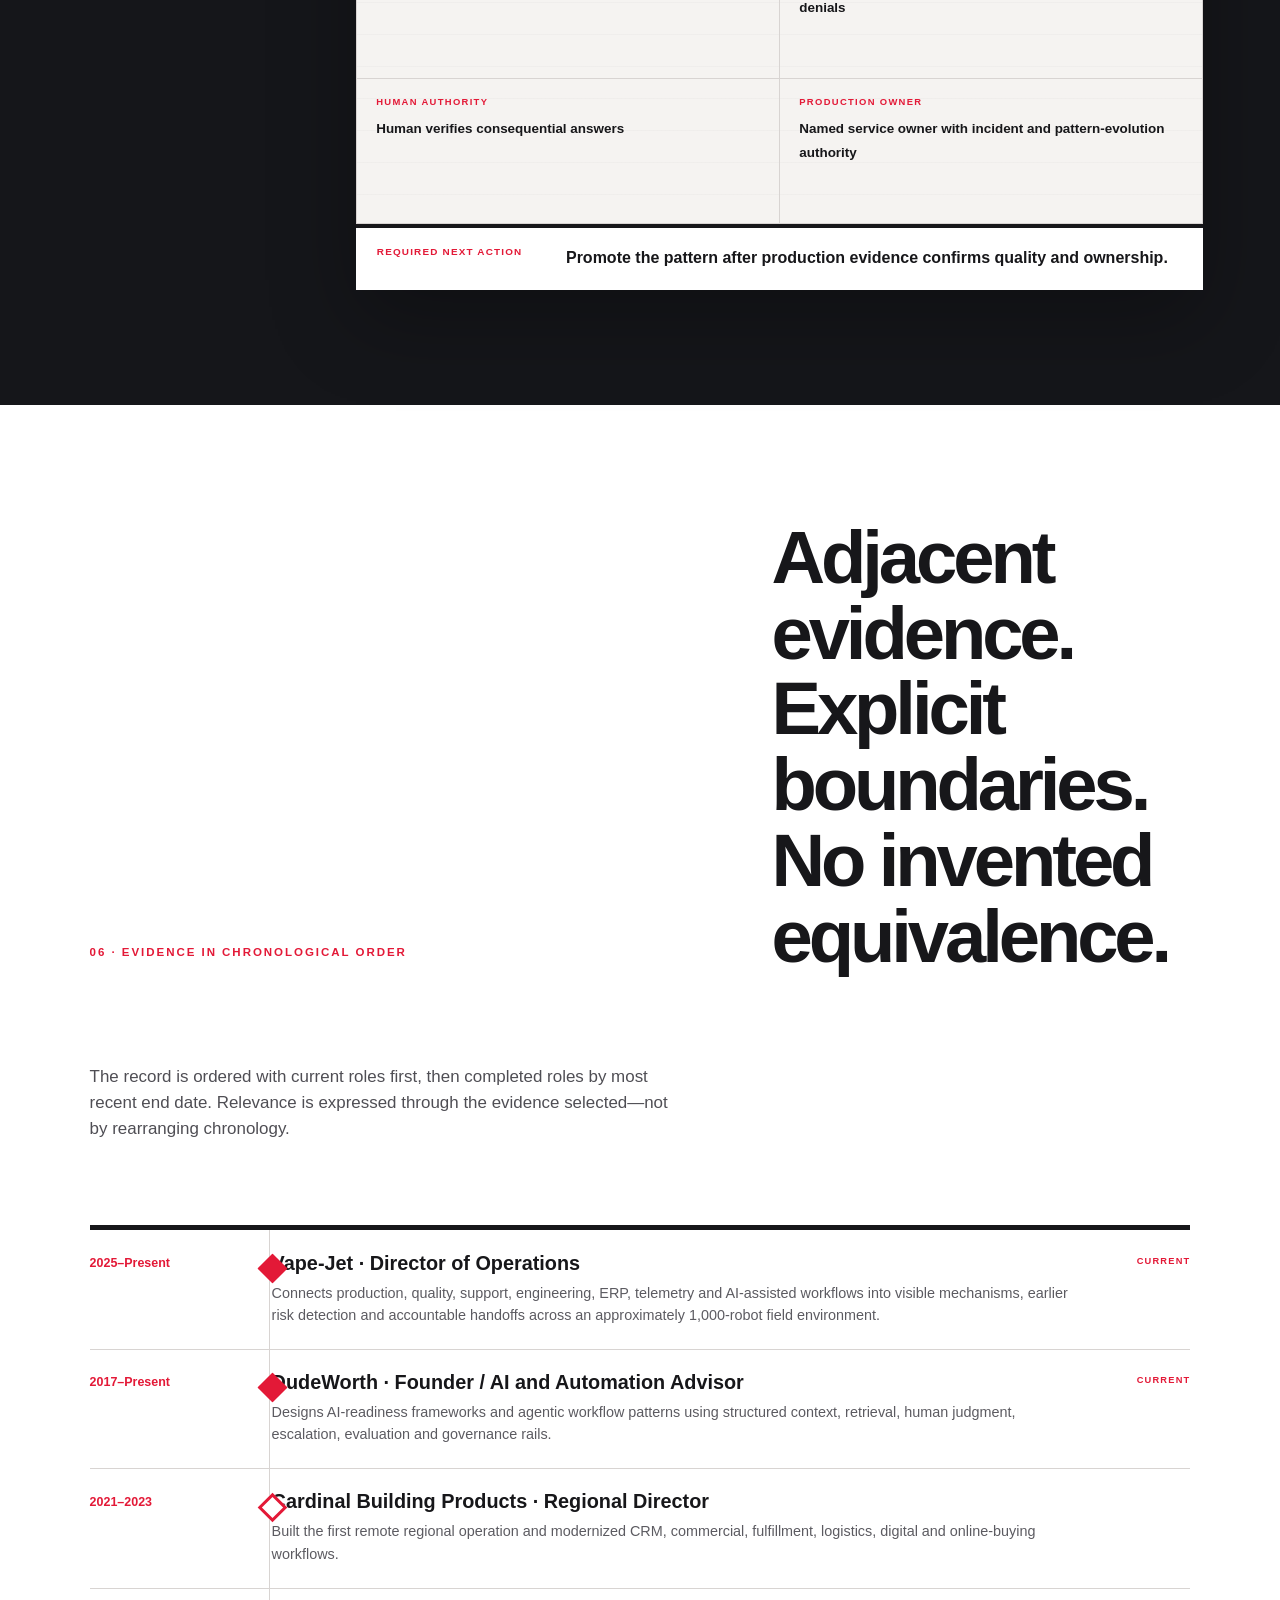
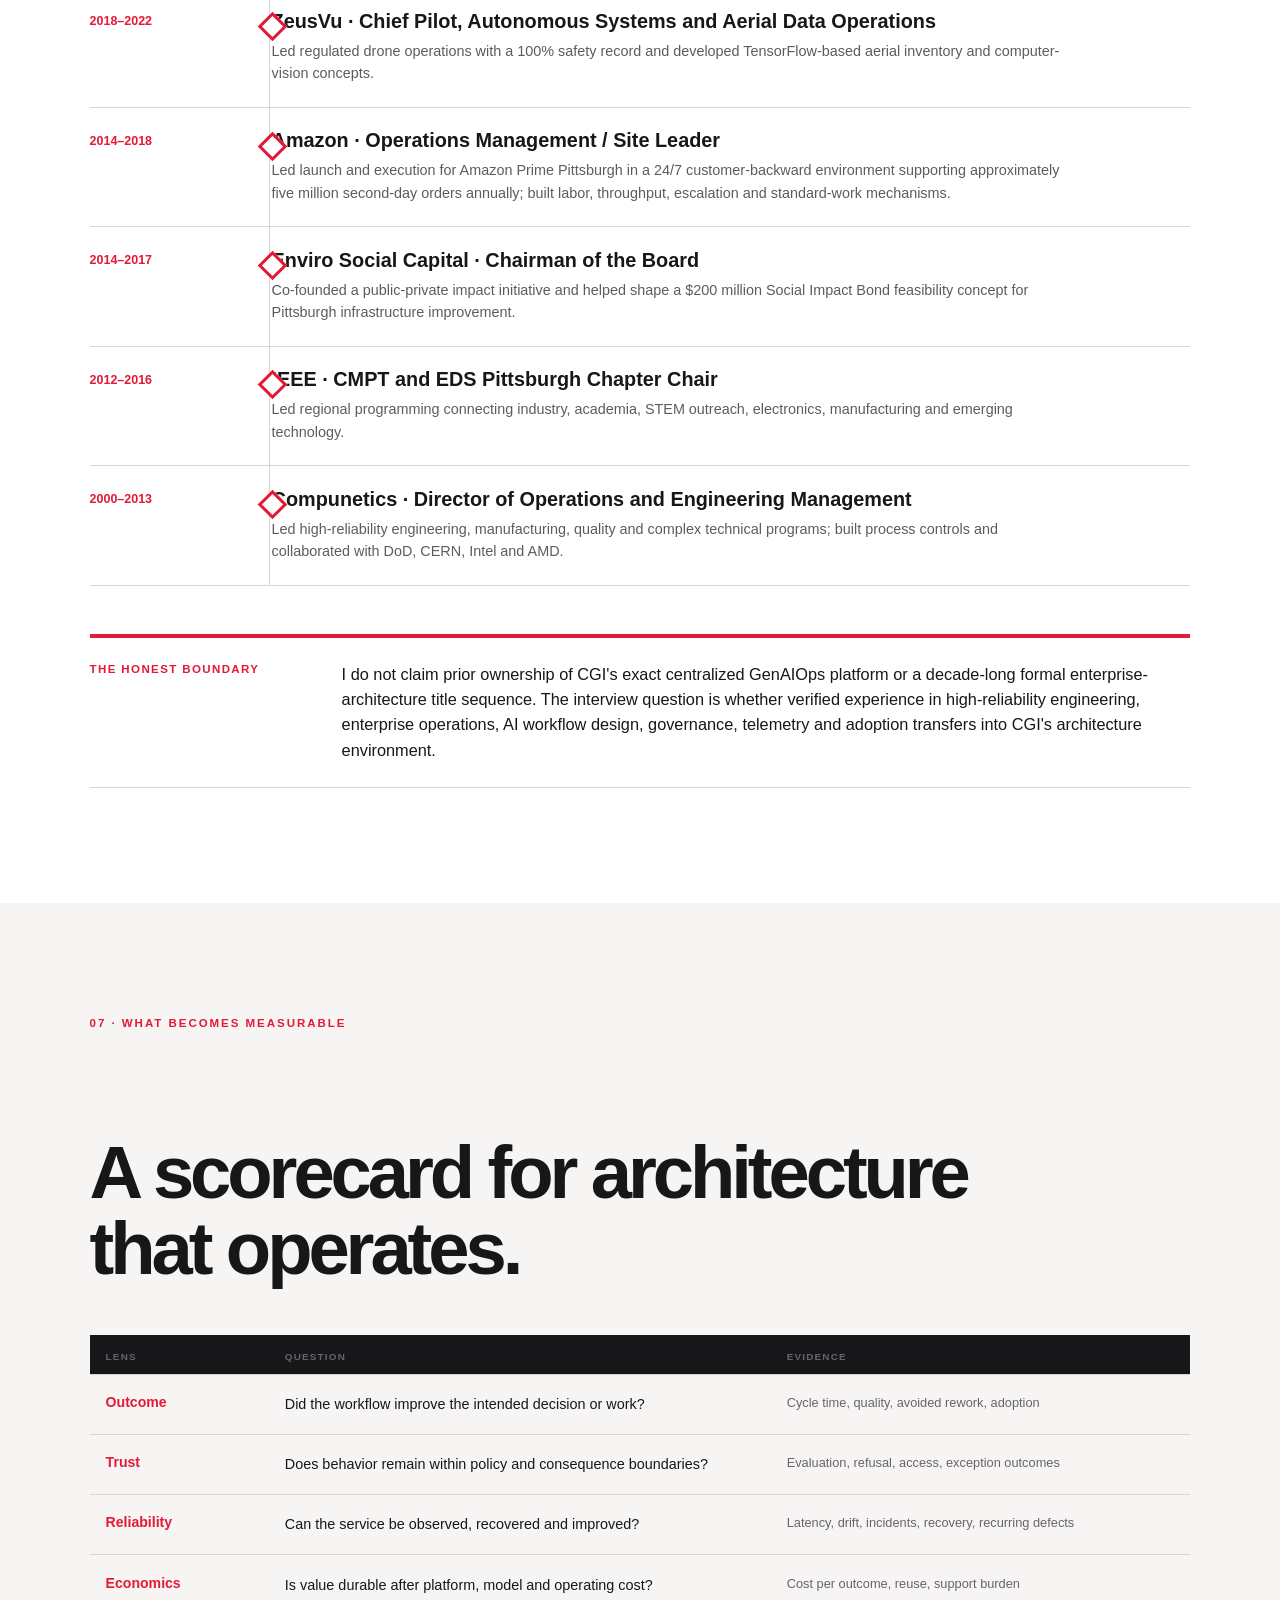
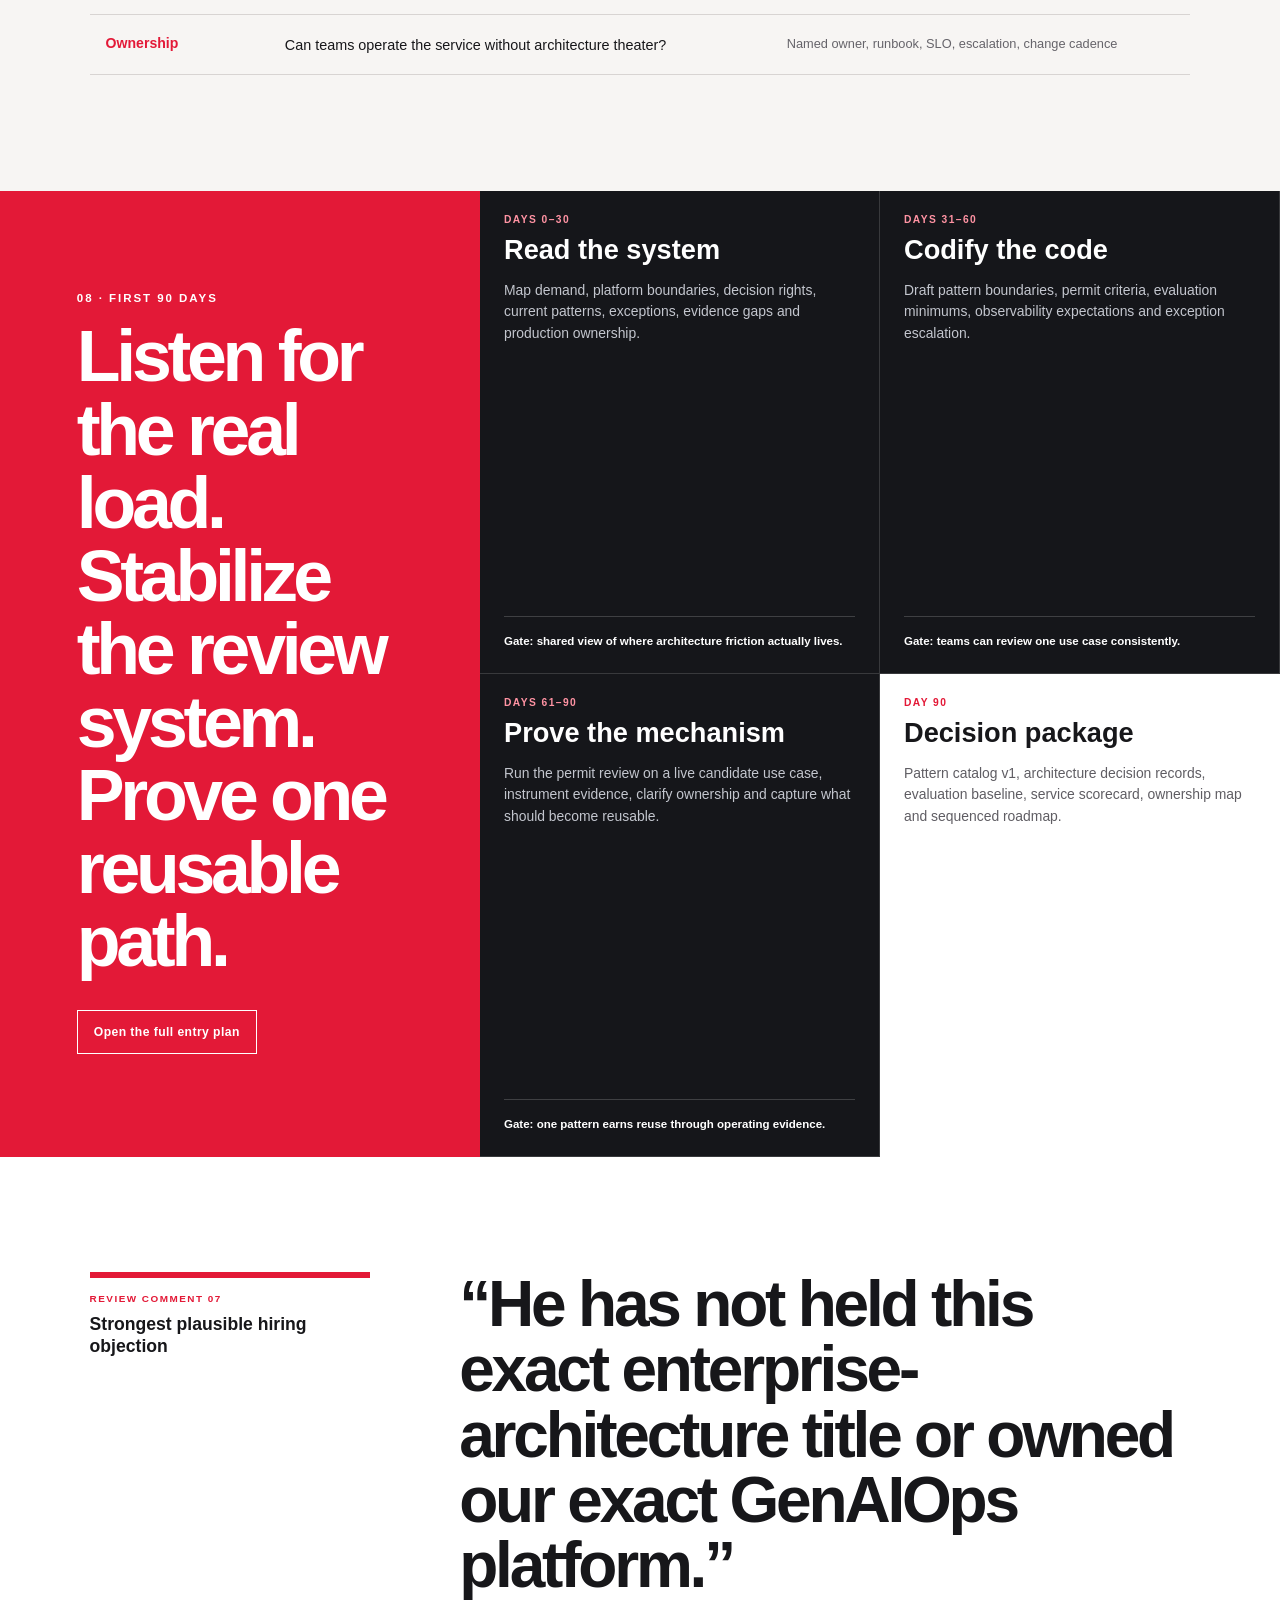
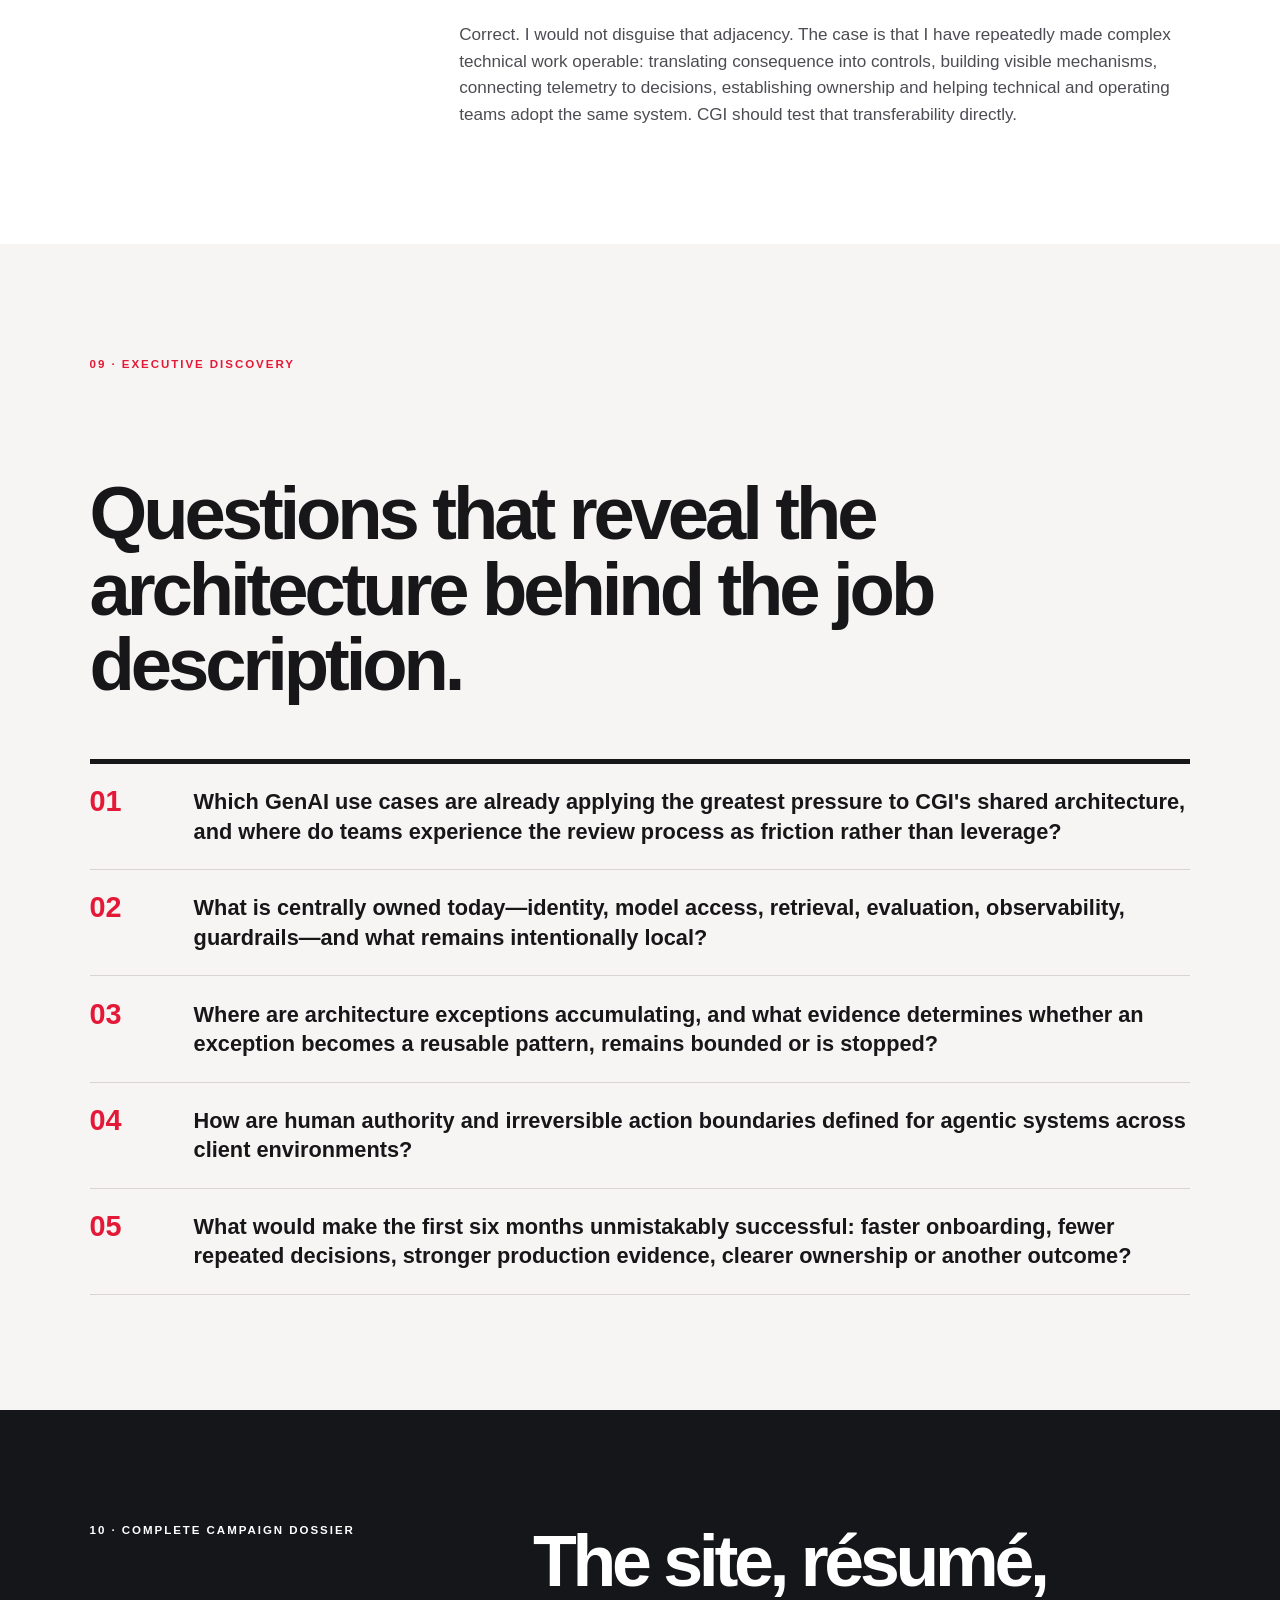
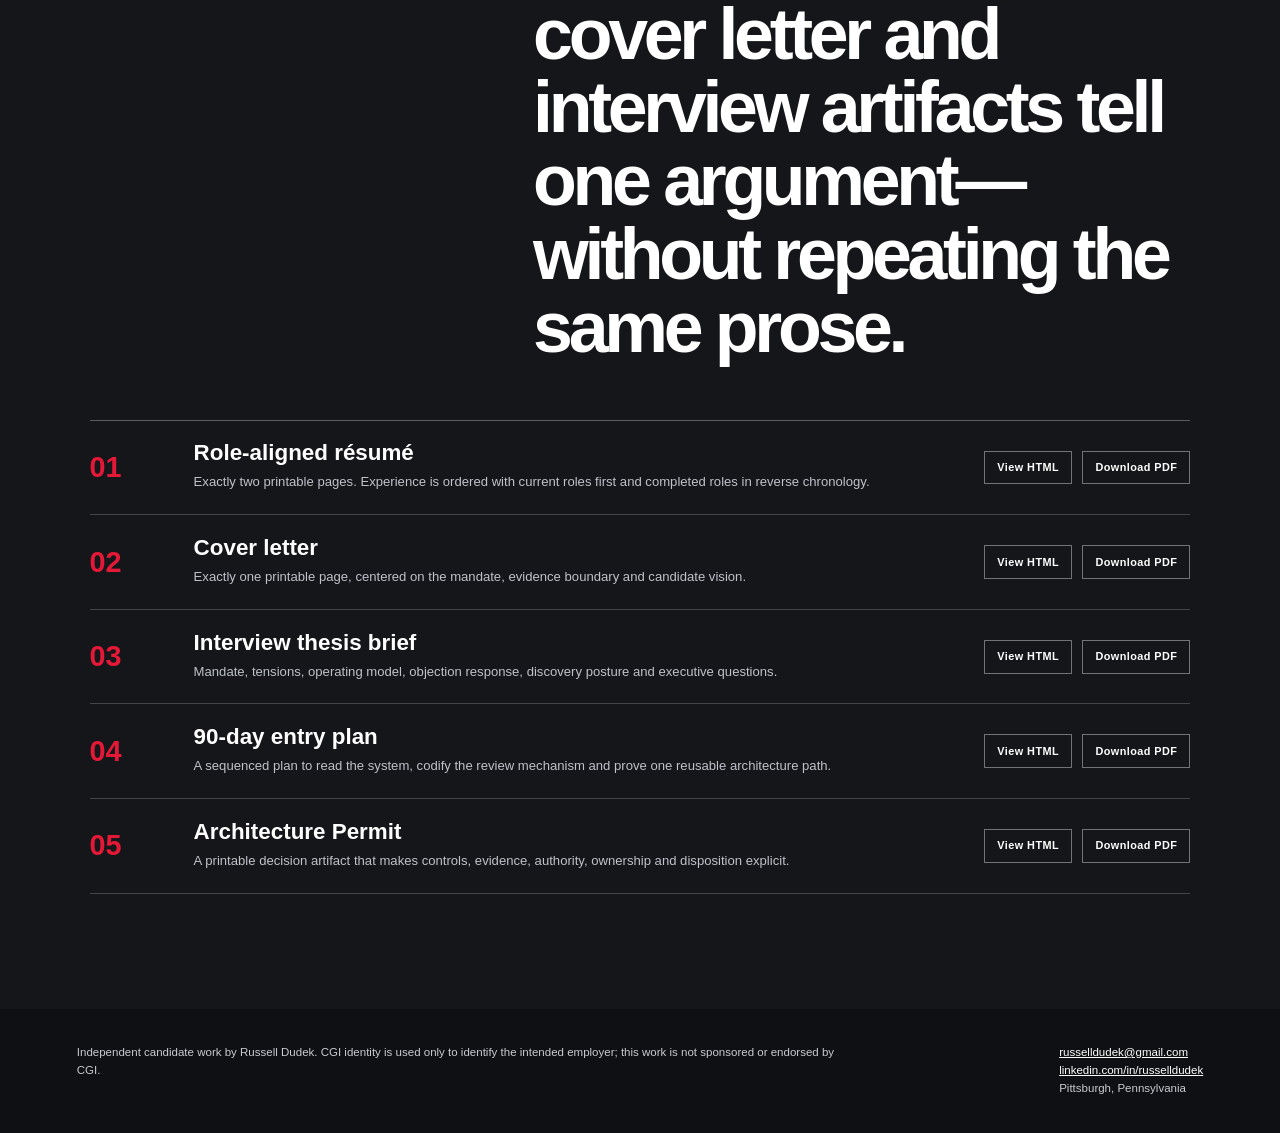
==== commit 167cdb8e: "Rebuild CGI GenAI Ops candidate campaign" ====
--- a/index.html
+++ b/index.html
@@ -1,31 +1,91 @@
-<!doctype html>
+<!DOCTYPE html>
+
 <html lang="en">
 <head>
-<meta charset="utf-8">
-<meta name="viewport" content="width=device-width,initial-scale=1">
-<meta name="description" content="Independent candidate vision for CGI’s GenAI Ops Solution Architect role by Russell Dudek.">
+<meta charset="utf-8"/>
+<meta content="width=device-width, initial-scale=1" name="viewport"/>
+<meta content="Independent candidate vision by Russell Dudek for CGI's GenAI Ops Solution Architect role: an Enterprise AI Building Code and Architecture Permit Review." name="description"/>
 <title>CGI GenAI Ops Solution Architect | Russell Dudek</title>
-<style>
-:root{--red:#e31937;--ink:#17171a;--paper:#f7f5f3;--line:#d8d4d2;--blue:#315c72;--green:#35745b;--amber:#c6872d;--hold:#a72235;--sans:Arial,Helvetica,sans-serif}*{box-sizing:border-box}html{scroll-behavior:smooth}body{margin:0;background:var(--paper);color:var(--ink);font-family:var(--sans);line-height:1.55}a{color:inherit}.skip{position:absolute;left:-9999px}.skip:focus{left:1rem;top:1rem;background:#fff;padding:.7rem 1rem;z-index:100}.site-header{position:sticky;top:0;z-index:20;display:flex;align-items:center;justify-content:space-between;gap:1rem;padding:.75rem clamp(1rem,5vw,5rem);background:rgba(247,245,243,.96);border-bottom:1px solid var(--line);backdrop-filter:blur(12px)}.brand{display:flex;align-items:center;gap:.85rem;text-decoration:none}.brand img{width:64px;height:42px;object-fit:contain}.brand span{display:grid;line-height:1.1}.brand b{font-size:.8rem;letter-spacing:.1em;text-transform:uppercase}.brand small{font-size:.72rem;color:#666;margin-top:.25rem}.nav{display:flex;gap:.35rem;flex-wrap:wrap;justify-content:flex-end}.nav a{text-decoration:none;font-size:.76rem;padding:.45rem .65rem;border-radius:999px}.nav a:hover,.nav a:focus{background:#fff;box-shadow:0 0 0 1px var(--line)}.hero{min-height:calc(100vh - 68px);display:grid;grid-template-columns:minmax(0,.92fr) minmax(440px,1.08fr);gap:clamp(2rem,6vw,7rem);align-items:center;padding:clamp(3rem,8vw,8rem) clamp(1.2rem,6vw,7rem);background:linear-gradient(115deg,rgba(227,25,55,.06),transparent 40%),linear-gradient(#d8d4d266 1px,transparent 1px),linear-gradient(90deg,#d8d4d266 1px,transparent 1px);background-size:auto,32px 32px,32px 32px}.eyebrow,.section-label{font-weight:700;font-size:.74rem;letter-spacing:.15em;text-transform:uppercase;color:var(--red)}h1,h2,h3{line-height:1.03;margin:0}h1{font-size:clamp(3.6rem,7.4vw,8rem);letter-spacing:-.065em}h1 em{font-style:normal;color:var(--red)}.lede{font-size:clamp(1.08rem,1.6vw,1.42rem);max-width:680px;color:#3d3c40;margin:1.5rem 0}.actions{display:flex;gap:.75rem;flex-wrap:wrap;margin-top:1.7rem}.button{display:inline-flex;align-items:center;justify-content:center;text-decoration:none;border:1px solid var(--ink);padding:.78rem 1rem;font-weight:700;font-size:.78rem;letter-spacing:.04em;background:transparent}.button.primary{background:var(--red);color:#fff;border-color:var(--red)}.button:hover,.button:focus{transform:translateY(-2px);box-shadow:0 10px 22px rgba(23,23,26,.12)}.frame{background:#111216;color:#fff;min-height:580px;box-shadow:0 28px 75px rgba(26,22,23,.18);position:relative;overflow:hidden}.frame-head,.frame-readout{display:flex;justify-content:space-between;align-items:center;gap:1rem;padding:1rem 1.2rem;border-bottom:1px solid #ffffff26}.frame-head strong{font-size:.78rem;letter-spacing:.1em;text-transform:uppercase}.frame-head span{font:700 .7rem ui-monospace,monospace;color:#b9bdc8}.blueprint{display:block;width:100%;height:430px}.member{stroke:#9298a4;stroke-width:3;transition:.25s}.member.control{stroke:var(--red)}.foundation{stroke:#fff;stroke-width:5}.load{stroke:#fff;stroke-width:3;stroke-dasharray:10 8;animation:flow 2.7s linear infinite}.node{fill:var(--red)}.frame.stress-eval [data-member=evaluation],.frame.stress-authority [data-member=authority],.frame.stress-observe [data-member=observability],.frame.stress-identity [data-member=identity]{stroke:#ff6c81;stroke-width:8}.frame.stress-hold .load{stroke:#ff6c81}.frame-readout{position:absolute;left:1rem;right:1rem;bottom:1rem;background:#17191fe8;border:1px solid #ffffff20}.frame-readout small{display:block;font-size:.64rem;letter-spacing:.12em;text-transform:uppercase;color:#aeb3bf}.permit{padding:.5rem .7rem;border:1px solid currentColor;color:#8fe0b8;font-weight:700;font-size:.72rem;letter-spacing:.08em}.permit.conditional{color:#ffd48a}.permit.hold{color:#ff8898}@keyframes flow{to{stroke-dashoffset:-36}}section{padding:clamp(4rem,8vw,8rem) clamp(1.2rem,7vw,8rem)}section h2{font-size:clamp(2.6rem,5vw,5.4rem);letter-spacing:-.048em;margin-top:.9rem}.pressure{background:#fff;display:grid;grid-template-columns:.85fr 1.15fr;gap:clamp(2rem,7vw,8rem)}.stats{border-top:1px solid var(--line)}.stat{display:grid;grid-template-columns:110px 1fr;gap:1.2rem;padding:1.25rem 0;border-bottom:1px solid var(--line)}.stat b{font-size:2.5rem;color:var(--red);line-height:1}.stat p{margin:0}.tensions{background:var(--ink);color:#fff}.tension-grid{display:grid;grid-template-columns:repeat(3,1fr);margin-top:2.5rem;border-top:1px solid #ffffff35;border-left:1px solid #ffffff35}.tension{min-height:220px;padding:1.2rem;border-right:1px solid #ffffff35;border-bottom:1px solid #ffffff35}.tension h3{font-size:1.3rem}.tension p{color:#c9cad0}.lab{background:#ebe8e5}.lab-shell{display:grid;grid-template-columns:.65fr 1.35fr;gap:2rem;margin-top:2.4rem}.scenario-list{display:grid;gap:.65rem;align-content:start}.scenario{padding:1rem;text-align:left;background:transparent;border:1px solid #aaa3a0;font-weight:700;cursor:pointer}.scenario small{display:block;font-weight:400;margin-top:.35rem;color:#666}.scenario[aria-pressed=true]{background:var(--ink);color:#fff;border-color:var(--ink)}.scenario[aria-pressed=true] small{color:#d2d3d8}.board{background:#fff;box-shadow:0 25px 65px rgba(26,22,23,.13);padding:clamp(1.3rem,3vw,2.5rem)}.board h3{font-size:clamp(2rem,4vw,3.5rem)}.permit-grid{display:grid;grid-template-columns:repeat(2,1fr);border-top:1px solid var(--line);border-left:1px solid var(--line);margin-top:1.8rem}.field{padding:1rem;border-right:1px solid var(--line);border-bottom:1px solid var(--line);min-height:110px}.field small{display:block;color:var(--red);font-size:.63rem;font-weight:700;letter-spacing:.11em;text-transform:uppercase;margin-bottom:.5rem}.decision{display:flex;justify-content:space-between;gap:1rem;align-items:end;margin-top:1.3rem;padding-top:1rem;border-top:4px solid var(--ink)}.decision b{font-size:1.5rem}.model{background:#fff}.articles{display:grid;grid-template-columns:repeat(6,1fr);border-top:5px solid var(--ink);margin-top:2.6rem}.article{padding:1rem;border-right:1px solid var(--line);min-height:230px}.article:last-child{border-right:0}.article b{font-size:2.8rem;color:var(--red)}.article h3{margin:.8rem 0;font-size:1.04rem}.article p{font-size:.82rem;color:#666}.evidence-rail{margin-top:2.5rem;border-left:3px solid var(--ink);padding-left:2rem}.evidence-item{display:grid;grid-template-columns:190px 1fr;gap:1.5rem;padding:0 0 2rem;position:relative}.evidence-item:before{content:"";position:absolute;left:-2.42rem;top:.3rem;width:15px;height:15px;background:var(--red);border:3px solid var(--paper);box-shadow:0 0 0 1px var(--red)}.evidence-item p{margin:0;color:#4c4b50}.objection{background:var(--red);color:#fff;display:grid;grid-template-columns:.8fr 1.2fr;gap:clamp(2rem,7vw,8rem)}.objection p{font-size:1.12rem}.entry{background:#fff}.entry-grid{display:grid;grid-template-columns:repeat(3,1fr);margin-top:2.5rem}.phase{padding:1.4rem;border-left:1px solid var(--ink);min-height:260px}.phase b{font-size:4rem;color:var(--red);line-height:1}.phase h3{margin:.8rem 0}.footer{background:var(--ink);color:#fff;padding:2.3rem clamp(1.2rem,7vw,8rem);display:flex;justify-content:space-between;gap:2rem;flex-wrap:wrap;font-size:.82rem}.footer p{margin:0}.footer a{color:#fff}@media(max-width:980px){.nav{display:none}.hero{grid-template-columns:1fr}.frame{min-height:540px}.pressure,.lab-shell,.objection{grid-template-columns:1fr}.tension-grid{grid-template-columns:repeat(2,1fr)}.articles{grid-template-columns:repeat(3,1fr)}}@media(max-width:620px){h1{font-size:3.5rem}.blueprint{height:360px}.frame{min-height:480px}.frame-readout{align-items:flex-start;flex-direction:column}.tension-grid,.articles,.permit-grid,.entry-grid{grid-template-columns:1fr}.stat{grid-template-columns:80px 1fr}.stat b{font-size:2rem}.evidence-item{grid-template-columns:1fr;gap:.4rem}.site-header{padding:.65rem 1rem}.brand img{width:52px}}@media(prefers-reduced-motion:reduce){html{scroll-behavior:auto}.load{animation:none}.button{transition:none}}
-</style>
+<link href="brand-tokens.css" rel="stylesheet"/>
+<link href="styles.css" rel="stylesheet"/>
 </head>
-<body>
+<body class="campaign-home">
 <a class="skip" href="#main">Skip to content</a>
-<header class="site-header"><a class="brand" href="#top"><img src="assets/brand/cgi-logo.svg" alt="CGI"><span><b>Candidate vision</b><small>Russell Dudek</small></span></a><nav class="nav" aria-label="Page navigation"><a href="#mandate">Mandate</a><a href="#tensions">Tensions</a><a href="#permit-lab">Permit Review</a><a href="#evidence">Evidence</a><a href="#entry">90 Days</a></nav></header>
+<header class="site-header">
+<a aria-label="Russell Dudek candidate vision home" class="brand-lockup candidate-lockup" href="index.html">
+<span><b>Russell Dudek</b><small>Candidate vision · GenAI Ops Solution Architect</small></span>
+</a>
+<button aria-controls="campaign-nav" aria-expanded="false" class="menu-toggle" type="button">Menu</button>
+<nav aria-label="Campaign navigation" class="nav" id="campaign-nav">
+<a href="#mandate">Mandate</a>
+<a href="#building-code">Building Code</a>
+<a href="#permit-lab">Permit Review</a>
+<a href="#evidence">Evidence</a>
+<a href="#entry">90 Days</a>
+<a href="#dossier">Documents</a>
+</nav>
+</header>
 <main id="main">
-<section class="hero" id="top"><div><p class="eyebrow">GenAI Ops Solution Architect · J0626-1398</p><h1>Make enterprise AI <em>load-bearing.</em></h1><p class="lede">CGI does not need another collection of AI demos. It needs an architecture authority that turns RAG, agents, evaluation, observability and governance into a reusable enterprise capability—without converting necessary controls into permanent friction.</p><div class="actions"><a class="button primary" href="#permit-lab">Stress-test the architecture</a><a class="button" href="https://github.com/russelldudek/cgi">Open campaign repository</a></div></div><div class="frame" aria-label="Enterprise AI Building Code structural diagram"><div class="frame-head"><strong>Enterprise AI Building Code</strong><span>LOAD PATH / REV 01</span></div><svg class="blueprint" viewBox="0 0 760 500" role="img" aria-labelledby="diagram-title"><title id="diagram-title">Load-bearing enterprise GenAI architecture</title><g fill="none"><path class="member foundation" d="M70 435H690"/><path class="member" data-member="identity" d="M125 435V350M255 435V350M385 435V350M515 435V350M645 435V350"/><path class="member" d="M125 350H645M125 350L255 260M255 350L385 260M385 350L515 260M515 350L645 260"/><path class="member control" data-member="authority" d="M125 350L125 260M255 350L255 260M385 350L385 260M515 350L515 260M645 350L645 260"/><path class="member" data-member="observability" d="M125 260H645"/><path class="member" d="M125 260L255 170M255 260L385 170M385 260L515 170M515 260L645 170"/><path class="member control" data-member="evaluation" d="M125 170H645"/><path class="member" d="M190 170L255 95M320 170L385 95M450 170L515 95M580 170L645 95M255 95H645"/><path class="load" d="M450 38V95H385V170H515V260H385V350H255V435"/></g><g font-family="Arial" font-size="13" fill="#c9ccd3"><text x="72" y="463">CLOUD · DATA · IDENTITY · INTEGRATION FOUNDATION</text><text x="140" y="333">SHARED SERVICES</text><text x="140" y="243">CONTROL + TELEMETRY</text><text x="270" y="153">REFERENCE PATTERN</text><text x="455" y="84">USE-CASE LOAD</text></g><circle class="node" cx="450" cy="38" r="8"/></svg><div class="frame-readout"><div><small>Current diagnosis</small><b data-field="title">Confidential knowledge assistant</b></div><span class="permit" data-decision>PERMIT</span></div></div></section>
-<section class="pressure" id="mandate"><div><span class="section-label">01 / THE MANDATE</span><h2>Adoption is moving faster than readiness.</h2><p>CGI’s role is not merely asking for solution design. It is asking for a centralized GenAIOps capability that makes retrieval, document intelligence, agentic workflows, evaluation, observability, governance and cloud integration reusable across the enterprise.</p></div><div class="stats"><div class="stat"><b>62%</b><p>of organizations apply AI to core business and operational processes.</p></div><div class="stat"><b>51%</b><p>quantify AI results, leaving evidence architecture behind deployment.</p></div><div class="stat"><b>45%</b><p>identify legacy systems as a material data and AI challenge.</p></div><div class="stat"><b>70%</b><p>report difficulty recruiting IT talent, raising the value of reusable patterns and knowledge transfer.</p></div></div></section>
-<section class="tensions" id="tensions"><span class="section-label">02 / LOAD CASES</span><div class="tension-grid"><article class="tension"><h3>Central standards vs. local context</h3><p>Create leverage without flattening domain semantics or forcing every use case through one brittle template.</p></article><article class="tension"><h3>Provider leverage vs. portability</h3><p>Exploit cloud-native strengths while preserving architectural control over identity, data and evidence.</p></article><article class="tension"><h3>Speed vs. proof</h3><p>No release is fast when evaluation and observability are deferred until failure.</p></article><article class="tension"><h3>Architecture authority vs. team ownership</h3><p>The architect sets the building code; engineering teams still own what runs.</p></article><article class="tension"><h3>Human authority vs. agent autonomy</h3><p>Actions need explicit boundaries, approval thresholds, rollback and traceability.</p></article><article class="tension"><h3>Stable platform vs. changing models</h3><p>Standards must remain durable while providers, methods and expectations evolve.</p></article></div></section>
-<section class="lab" id="permit-lab"><span class="section-label">03 / ARCHITECTURE PERMIT REVIEW</span><div class="lab-shell"><div class="scenario-list"><button class="scenario" data-scenario="rag" aria-pressed="true">Confidential RAG assistant<small>Knowledge retrieval with enterprise entitlements.</small></button><button class="scenario" data-scenario="agent" aria-pressed="false">Agentic transaction workflow<small>Tools, actions and irreversible decisions.</small></button><button class="scenario" data-scenario="doc" aria-pressed="false">Regulated document intelligence<small>Extraction, evidence retention and exceptions.</small></button><button class="scenario" data-scenario="rush" aria-pressed="false">Prototype rush<small>A demo pushed toward production before its structure exists.</small></button></div><div class="board"><h3 data-field="title">Confidential knowledge assistant</h3><div class="permit-grid"><div class="field"><small>Reference pattern</small><strong data-field="pattern"></strong></div><div class="field"><small>Control binding</small><strong data-field="controls"></strong></div><div class="field"><small>Evaluation contract</small><strong data-field="evaluation"></strong></div><div class="field"><small>Operational evidence</small><strong data-field="observability"></strong></div><div class="field"><small>Human authority</small><strong data-field="authority"></strong></div><div class="field"><small>Reuse decision</small><strong>Promote only what survives production evidence and accountable ownership.</strong></div></div><div class="decision"><span>Architecture disposition</span><b data-decision>PERMIT</b></div></div></div></section>
-<section class="model"><span class="section-label">04 / OPERATING MODEL</span><h2>A platform is a set of promises the enterprise can verify.</h2><div class="articles"><article class="article"><b>01</b><h3>Define the load</h3><p>Outcome, user, consequence, volume, latency and economics.</p></article><article class="article"><b>02</b><h3>Choose the pattern</h3><p>RAG, document intelligence, agentic workflow or another bounded architecture.</p></article><article class="article"><b>03</b><h3>Bind controls</h3><p>Identity, access, security, authority, escalation and rollback.</p></article><article class="article"><b>04</b><h3>Specify evidence</h3><p>Acceptance tests, evaluation suites, traceability and decision records.</p></article><article class="article"><b>05</b><h3>Instrument operation</h3><p>Quality, cost, latency, drift, incidents, recovery and adoption.</p></article><article class="article"><b>06</b><h3>Transfer ownership</h3><p>Runbooks, standards, enablement and a governed path for evolution.</p></article></div></section>
-<section id="evidence"><span class="section-label">05 / EVIDENCE TRAIL</span><h2>Adjacent evidence, not invented equivalence.</h2><div class="evidence-rail"><article class="evidence-item"><div><h3>Vape-Jet</h3><small>2025–Present</small></div><p>Connects production, quality, support, engineering, ERP, telemetry and AI-assisted workflows across an approximately 1,000-system field environment.</p></article><article class="evidence-item"><div><h3>DudeWorth</h3><small>2017–Present</small></div><p>Designs agentic workflow patterns using structured context, retrieval, human judgment, escalation, evaluation and governance rails.</p></article><article class="evidence-item"><div><h3>Compunetics</h3><small>2000–2013</small></div><p>Led high-reliability engineering and operations where standards, controls, root cause and traceability determined whether complex programs held.</p></article><article class="evidence-item"><div><h3>Amazon</h3><small>2014–2018</small></div><p>Built operating mechanisms, escalation paths, throughput visibility and standard work in a 24/7 environment supporting approximately five million annual second-day orders.</p></article></div></section>
-<section class="objection"><h2>“But is he a conventional enterprise architect?”</h2><div><p><strong>No—and the campaign should not hide that.</strong> Russell has not held a decade-long formal enterprise-architecture title, nor should he claim prior ownership of the exact centralized GenAIOps platform described in the posting.</p><p>The credible argument is more useful: more than two decades translating complex technical work into standards, controls, operating mechanisms and cross-functional execution—now applied to agentic workflows, RAG, human authority, telemetry, evaluation and AI adoption.</p></div></section>
-<section class="entry" id="entry"><span class="section-label">06 / FIRST 90 DAYS</span><h2>Read the load before rewriting the structure.</h2><div class="entry-grid"><article class="phase"><b>30</b><h3>Map the actual system</h3><p>Architecture, use-case portfolio, cloud boundaries, governance forums, team interfaces, evidence gaps and recurring exceptions.</p></article><article class="phase"><b>60</b><h3>Codify the building code</h3><p>Reference patterns, decision records, minimum control and evaluation contracts, and one bounded permit review.</p></article><article class="phase"><b>90</b><h3>Institutionalize reuse</h3><p>Architecture cadence, platform scorecard, enablement assets, exception learning loop and ownership transfer.</p></article></div></section>
+<section aria-labelledby="hero-title" class="hero">
+<div class="hero-copy">
+<div class="hero-company-lockup">
+<img alt="" src="assets/brand/cgi-logo.svg"/>
+<p>Independent candidate vision for<br/><strong>GenAI Ops Solution Architect · J0626-1398</strong></p>
+</div>
+<h1 id="hero-title">Make enterprise AI <span>load-bearing.</span></h1>
+<p class="hero-lede">The mandate is larger than designing individual RAG or agentic solutions. It is to create the architectural rules, shared services, evidence and ownership model that let many AI systems scale without losing security, accountability or operational truth.</p>
+<div class="hero-actions">
+<button class="button primary" data-replay-test="" type="button">Run the architecture load test</button>
+<a class="button" href="docs/Russell-Dudek-CGI-Resume.pdf">Download résumé</a>
+<a class="text-link" href="cover-letter.html">Read the cover letter <span aria-hidden="true">↗</span></a>
+</div>
+<p class="hero-note">Candidate thesis: standards should accelerate the work because controls, evaluation and ownership are designed into the structure—not bolted on after pilots multiply.</p>
+</div>
+<div aria-label="Interactive architecture load test" class="load-test" data-load-test="">
+<div class="load-test-head">
+<div><span>Architecture load test</span><strong data-field="title">Confidential knowledge assistant</strong></div>
+<div class="test-progress"><span data-progress="">0 / 8</span><small>layers verified</small></div>
+</div>
+<div class="load-canvas">
+<div class="load-diagram-shell" data-load-svg><p class="diagram-loading">Loading the architecture load test…</p></div><noscript><p class="diagram-loading">The architecture load test verifies business outcome, reference pattern, data, identity, evaluation, observability, human authority and production ownership before disposition.</p></noscript>
+<div aria-live="polite" class="test-stamp" data-stamp="">
+<small>Architecture disposition</small>
+<strong data-decision="">PERMIT</strong>
+</div>
+</div>
+<div class="load-test-readout">
+<div><small>Reference pattern</small><strong data-field="pattern">RAG service + governed retrieval boundary</strong></div>
+<div><small>Critical control</small><strong data-field="critical">Entitlement propagation and source provenance</strong></div>
+<div><small>Next action</small><strong data-field="nextAction">Promote the pattern after production evidence confirms quality and ownership.</strong></div>
+</div>
+<div aria-label="Architecture load scenarios" class="scenario-switcher">
+<button aria-pressed="true" class="scenario-control" data-scenario="rag" type="button"><span>01</span>Confidential RAG</button>
+<button aria-pressed="false" class="scenario-control" data-scenario="agent" type="button"><span>02</span>Agentic action</button>
+<button aria-pressed="false" class="scenario-control" data-scenario="doc" type="button"><span>03</span>Regulated document</button>
+<button aria-pressed="false" class="scenario-control" data-scenario="rush" type="button"><span>04</span>Prototype rush</button>
+</div>
+</div>
+</section>
+<section aria-labelledby="pressure-title" class="pressure">
+<div class="section-intro">
+<p class="section-index">01 · CGI'S MOMENT</p>
+<h2 id="pressure-title">AI adoption is accelerating. Enterprise readiness is not.</h2>
+<p>CGI's 2026 Voice of Our Clients research describes the exact environment this architecture role must stabilize: more AI in core work, incomplete value measurement, legacy friction and constrained execution capacity.</p>
+</div>
+<div class="pressure-ledger">
+<article><b>62%</b><p>apply AI to core business and operational processes.</p></article>
+<article><b>51%</b><p>quantify the results of AI adoption.</p></article>
+<article><b>45%</b><p>say legacy systems significantly challenge data and AI strategies.</p></article>
+<article><b>~70%</b><p>report difficulty recruiting IT talent.</p></article>
+</div>
+<p class="source-line">Source: <a href="https://www.cgi.com/en/csuite-ai-adoption-rising-yet-ambition-outpacing-enterprise-readiness">CGI, June 18, 2026</a></p>
+</section>
+<div data-home-fragment="sections/home-core.html"><p class="home-sections-loading">Loading the candidate vision…</p></div><div data-home-fragment="sections/home-evidence.html"></div><noscript><section class="noscript-summary"><h2>Candidate vision</h2><p>The campaign includes the Enterprise AI Building Code, Architecture Permit Review, verified evidence, 90-day entry plan, résumé, cover letter and interview brief.</p><p><a href="resume.html">View the résumé</a> · <a href="cover-letter.html">Read the cover letter</a> · <a href="interview-brief.html">Open the interview brief</a></p></section></noscript>
 </main>
-<footer class="footer"><p>Independent candidate work by Russell Dudek. CGI identity is used only to identify the intended employer; this work is not sponsored or endorsed by CGI.</p><p><a href="mailto:russelldudek@gmail.com">russelldudek@gmail.com</a> · <a href="https://www.linkedin.com/in/russelldudek">LinkedIn</a> · Pittsburgh, Pennsylvania</p></footer>
-<script>
-const scenarios={rag:{title:"Confidential knowledge assistant",pattern:"RAG service + governed retrieval boundary",controls:"Identity propagation, source entitlements, prompt and data filtering",evaluation:"Groundedness, retrieval quality, refusal and citation tests",observability:"Latency, retrieval misses, answer quality and access denials",authority:"Human verifies consequential answers",decision:"PERMIT",stress:""},agent:{title:"Agentic transaction workflow",pattern:"Tool-using agent behind an explicit action gateway",controls:"Least privilege, approval thresholds, idempotency and rollback",evaluation:"Task success, policy conformance, tool misuse and recovery tests",observability:"Every plan, tool call, approval, state change and rollback",authority:"Human approves irreversible or material actions",decision:"CONDITIONAL",stress:"stress-authority"},doc:{title:"Regulated document intelligence",pattern:"Document ingestion, extraction and evidence-retention pipeline",controls:"Data lineage, retention, redaction and record of decision",evaluation:"Extraction accuracy, exception recall and drift by document class",observability:"Version, confidence, exception and reviewer outcomes",authority:"Human owns low-confidence and regulated exceptions",decision:"PERMIT",stress:"stress-eval"},rush:{title:"Prototype rushed toward production",pattern:"No stable reference pattern selected",controls:"Unresolved identity, data and exception boundaries",evaluation:"No agreed acceptance suite or regression baseline",observability:"Demo telemetry only; production evidence absent",authority:"Ownership and stop authority unclear",decision:"HOLD",stress:"stress-hold stress-identity stress-observe"}};
-function setScenario(key){const s=scenarios[key];document.querySelectorAll('.scenario').forEach(b=>b.setAttribute('aria-pressed',String(b.dataset.scenario===key)));['title','pattern','controls','evaluation','observability','authority'].forEach(f=>document.querySelectorAll(`[data-field="${f}"]`).forEach(e=>e.textContent=s[f]));document.querySelectorAll('.frame').forEach(e=>e.className=`frame ${s.stress}`.trim());document.querySelectorAll('[data-decision]').forEach(e=>{e.textContent=s.decision;e.className=`permit ${s.decision==='CONDITIONAL'?'conditional':s.decision==='HOLD'?'hold':''}`.trim()})}document.querySelectorAll('.scenario').forEach(b=>b.addEventListener('click',()=>setScenario(b.dataset.scenario)));setScenario('rag');
-</script>
+<footer class="site-footer">
+<div><p>Independent candidate work by Russell Dudek. CGI identity is used only to identify the intended employer; this work is not sponsored or endorsed by CGI.</p></div>
+<p><a href="mailto:russelldudek@gmail.com">russelldudek@gmail.com</a><br/><a href="https://www.linkedin.com/in/russelldudek">linkedin.com/in/russelldudek</a><br/>Pittsburgh, Pennsylvania</p>
+</footer>
+<script src="app.js"></script>
 </body>
 </html>
--- a/brand-tokens.css
+++ b/brand-tokens.css
@@ -0,0 +1,16 @@
+/* CGI official/source-sampled identity + candidate-original role system */
+:root{
+ --cgi-red:#e31937; /* official: CGI logo guidelines, RGB 227 25 55 */
+ --cgi-ink:#17171a; /* source-sampled from current CGI web typography */
+ --cgi-paper:#f7f5f3; /* source-sampled neutral page field */
+ --cgi-white:#ffffff;
+ --cgi-gray:#66666c;
+ --cgi-rule:#d8d4d2;
+ --structure-blue:#315c72; /* candidate-original: architectural annotation */
+ --structure-amber:#c6872d; /* candidate-original: conditional decision */
+ --structure-green:#35745b; /* candidate-original: permit state */
+ --structure-red:#a72235; /* candidate-original: structural failure state */
+ --shadow:0 24px 70px rgba(26,22,23,.13);
+ --heading:"Trebuchet MS","Avenir Next",Arial,sans-serif;
+ --body:"Segoe UI","Source Sans Pro",Arial,sans-serif;
+}
--- a/styles.css
+++ b/styles.css
@@ -0,0 +1,5 @@
+@import url("styles/part-01.css");
+@import url("styles/part-02.css");
+@import url("styles/part-03.css");
+@import url("styles/part-04.css");
+@import url("styles/part-05.css");
